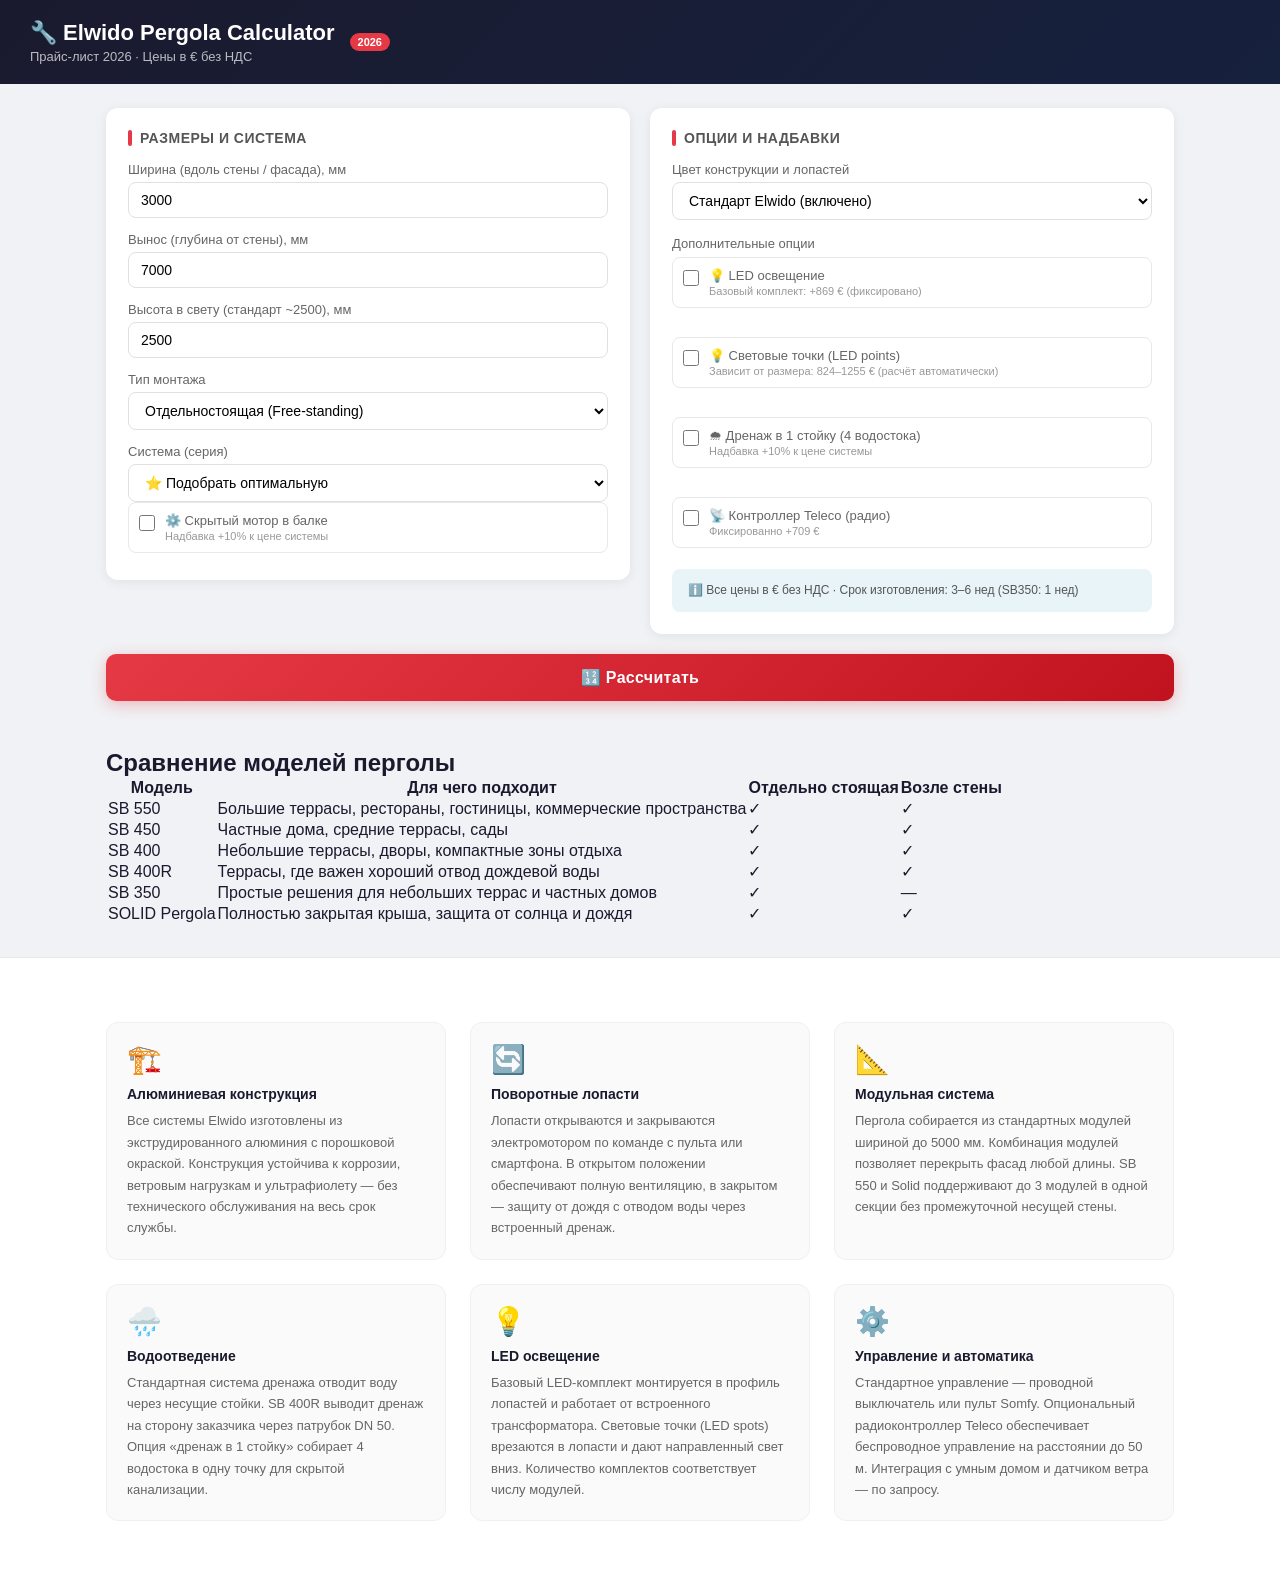
==== index.html @ a4f943c0 "Скрыть недоступные системы и заменить select мотора на checkbox - Убрать отображение недоступных сис" ====
<!DOCTYPE html>
<html lang="ru">
<head>
<meta charset="UTF-8">
<meta name="viewport" content="width=device-width, initial-scale=1.0">
<title>Elwido Pergola Calculator 2026</title>
<link rel="stylesheet" href="styles.css">
</head>
<body>

<div class="header">
  <div>
    <h1>🔧 Elwido Pergola Calculator</h1>
    <div class="sub">Прайс-лист 2026 · Цены в € без НДС</div>
  </div>
  <div class="badge">2026</div>
</div>

<div class="container">
  <div class="grid">

    <!-- LEFT: Dimensions & System -->
    <div>
      <div class="card">
        <h2>Размеры и система</h2>

        <label>Ширина (вдоль стены / фасада), мм</label>
        <input type="number" id="width" value="3000" min="1000" max="15000" step="100" placeholder="напр. 3000">

        <label>Вынос (глубина от стены), мм</label>
        <input type="number" id="projection" value="7000" min="1000" max="7000" step="100" placeholder="напр. 4000">

        <label>Высота в свету (стандарт ~2500), мм</label>
        <input type="number" id="height" value="2500" min="1000" max="4000" step="100" placeholder="напр. 2500">

        <label>Тип монтажа</label>
        <select id="mounting">
          <option value="free">Отдельностоящая (Free-standing)</option>
          <option value="wall">Настенная (Wall-mounted)</option>
        </select>

        <label>Система (серия)</label>
        <select id="system">
          <option value="auto">⭐ Подобрать оптимальную</option>
          <option value="sb400">SB 400 (лопасти, вынос до 7000)</option>
          <option value="sb400r">SB 400R (лопасти, дренаж на сторону клиента)</option>
          <option value="sb550">SB 550 (лопасти премиум, ширина до 5000+)</option>
          <option value="sb450">SB 450 (лопасти, вынос до 6010)</option>
          <option value="sb350">SB 350 (ширина 3500 мм, вынос до 4750)</option>
          <option value="solid">Solid (ткань Serge Ferrari)</option>
        </select>

        <div id="sb400-motor-row" class="hidden">
          <label class="checkbox-item" id="lbl-hidden-motor">
            <input type="checkbox" id="opt-hidden-motor">
            <div>
              <div class="label-text">⚙️ Скрытый мотор в балке</div>
              <div class="label-desc">Надбавка +10% к цене системы</div>
            </div>
          </label>
        </div>
      </div>
    </div>

    <!-- RIGHT: Options -->
    <div>
      <div class="card">
        <h2>Опции и надбавки</h2>

        <label>Цвет конструкции и лопастей</label>
        <select id="color">
          <option value="standard">Стандарт Elwido (включено)</option>
          <option value="ral">Цвет RAL вне палитры (+20%)</option>
          <option value="wood">Wood-like / дерево (+20%)</option>
        </select>

        <label style="margin-top:16px;">Дополнительные опции</label>
        <div class="checkbox-group">

          <label class="checkbox-item" id="lbl-led">
            <input type="checkbox" id="opt-led">
            <div>
              <div class="label-text">💡 LED освещение</div>
              <div class="label-desc">Базовый комплект: +869 € (фиксировано)</div>
            </div>
          </label>

          <label class="checkbox-item" id="lbl-led-pts">
            <input type="checkbox" id="opt-led-pts">
            <div>
              <div class="label-text">💡 Световые точки (LED points)</div>
              <div class="label-desc">Зависит от размера: 824–1255 € (расчёт автоматически)</div>
            </div>
          </label>

          <label class="checkbox-item">
            <input type="checkbox" id="opt-drain">
            <div>
              <div class="label-text">🌧 Дренаж в 1 стойку (4 водостока)</div>
              <div class="label-desc">Надбавка +10% к цене системы</div>
            </div>
          </label>

          <label class="checkbox-item">
            <input type="checkbox" id="opt-teleco">
            <div>
              <div class="label-text">📡 Контроллер Teleco (радио)</div>
              <div class="label-desc">Фиксированно +709 €</div>
            </div>
          </label>

        </div>

        <div class="info-box" style="margin-top:16px;">
          ℹ️ Все цены в € без НДС · Срок изготовления: 3–6 нед (SB350: 1 нед)
        </div>
      </div>
    </div>

  </div>

  <button class="btn-calc" onclick="calculate()">🔢 Рассчитать</button>

  <div class="result-section" id="results" style="display:none;"></div>
</div>

<div class="compare-section">
  <div class="container">
    <div class="compare-card">
    <h2>Сравнение моделей перголы</h2>
    <div class="compare-table-wrap">
      <table class="compare-table">
        <thead>
          <tr>
            <th>Модель</th>
            <th>Для чего подходит</th>
            <th>Отдельно стоящая</th>
            <th>Возле стены</th>
          </tr>
        </thead>
        <tbody>
          <tr>
            <td class="model-name">SB 550</td>
            <td>Большие террасы, рестораны, гостиницы, коммерческие пространства</td>
            <td class="check">✓</td>
            <td class="check">✓</td>
          </tr>
          <tr>
            <td class="model-name">SB 450</td>
            <td>Частные дома, средние террасы, сады</td>
            <td class="check">✓</td>
            <td class="check">✓</td>
          </tr>
          <tr>
            <td class="model-name">SB 400</td>
            <td>Небольшие террасы, дворы, компактные зоны отдыха</td>
            <td class="check">✓</td>
            <td class="check">✓</td>
          </tr>
          <tr>
            <td class="model-name">SB 400R</td>
            <td>Террасы, где важен хороший отвод дождевой воды</td>
            <td class="check">✓</td>
            <td class="check">✓</td>
          </tr>
          <tr>
            <td class="model-name">SB 350</td>
            <td>Простые решения для небольших террас и частных домов</td>
            <td class="check">✓</td>
            <td class="dash">—</td>
          </tr>
          <tr>
            <td class="model-name">SOLID Pergola</td>
            <td>Полностью закрытая крыша, защита от солнца и дождя</td>
            <td class="check">✓</td>
            <td class="check">✓</td>
          </tr>
        </tbody>
      </table>
    </div>
    </div>
  </div>
</div>

<div class="about-section">
  <div class="container">
    <div class="about-grid">
      <div class="about-card">
        <div class="about-icon">🏗️</div>
        <h3>Алюминиевая конструкция</h3>
        <p>Все системы Elwido изготовлены из экструдированного алюминия с порошковой окраской. Конструкция устойчива к коррозии, ветровым нагрузкам и ультрафиолету — без технического обслуживания на весь срок службы.</p>
      </div>
      <div class="about-card">
        <div class="about-icon">🔄</div>
        <h3>Поворотные лопасти</h3>
        <p>Лопасти открываются и закрываются электромотором по команде с пульта или смартфона. В открытом положении обеспечивают полную вентиляцию, в закрытом — защиту от дождя с отводом воды через встроенный дренаж.</p>
      </div>
      <div class="about-card">
        <div class="about-icon">📐</div>
        <h3>Модульная система</h3>
        <p>Пергола собирается из стандартных модулей шириной до 5000 мм. Комбинация модулей позволяет перекрыть фасад любой длины. SB 550 и Solid поддерживают до 3 модулей в одной секции без промежуточной несущей стены.</p>
      </div>
      <div class="about-card">
        <div class="about-icon">🌧️</div>
        <h3>Водоотведение</h3>
        <p>Стандартная система дренажа отводит воду через несущие стойки. SB 400R выводит дренаж на сторону заказчика через патрубок DN 50. Опция «дренаж в 1 стойку» собирает 4 водостока в одну точку для скрытой канализации.</p>
      </div>
      <div class="about-card">
        <div class="about-icon">💡</div>
        <h3>LED освещение</h3>
        <p>Базовый LED-комплект монтируется в профиль лопастей и работает от встроенного трансформатора. Световые точки (LED spots) врезаются в лопасти и дают направленный свет вниз. Количество комплектов соответствует числу модулей.</p>
      </div>
      <div class="about-card">
        <div class="about-icon">⚙️</div>
        <h3>Управление и автоматика</h3>
        <p>Стандартное управление — проводной выключатель или пульт Somfy. Опциональный радиоконтроллер Teleco обеспечивает беспроводное управление на расстоянии до 50 м. Интеграция с умным домом и датчиком ветра — по запросу.</p>
      </div>
    </div>
  </div>
</div>

<script>
// Price data and calculator logic are in external files below
</script>
<!--
// ============================================================
// PRICE DATA
// ============================================================

// SB400 Freestanding: widths [1500,2000,2500,3000,3500,4000], projections 3400..7000 step 200
const SB400_FREE = {
  widths: [1500,2000,2500,3000,3500,4000],
  rows: {
    3400:[5648,6098,6548,6998,7447,7897],3600:[5815,6287,6759,7231,7704,8176],
    3800:[5981,6477,6970,7465,7960,8454],4000:[6149,6666,7182,7699,8216,8733],
    4200:[6315,6855,7393,7932,8472,9011],4400:[6481,7045,7604,8166,8728,9290],
    4600:[6648,7235,7815,8400,8984,9568],4800:[6815,7425,8027,8633,9240,9847],
    5000:[6981,7615,8238,8867,9496,10125],5200:[7148,7805,8450,9101,9752,10404],
    5400:[7781,8458,9135,9812,10489,11165],5600:[7948,8647,9347,10046,10746,11445],
    5800:[8114,8836,9560,10281,11002,11724],6000:[8281,9025,9772,10516,11260,12004],
    6200:[8448,9214,9984,10750,11517,12283],6400:[8614,9402,10197,10985,11774,12562],
    6600:[8780,9591,10409,11220,12031,12842],6800:[8947,9780,10621,11454,12288,13121],
    7000:[9113,9969,10833,11689,12545,13401]
  }
};

// SB400 Wall-mounted
const SB400_WALL = {
  widths: [1500,2000,2500,3000,3500,4000],
  rows: {
    3400:[5432,5882,6332,6782,7232,7682],3600:[5600,6071,6544,7016,7489,7961],
    3800:[5766,6261,6755,7250,7744,8239],4000:[5933,6451,6966,7483,8001,8517],
    4200:[6100,6640,7178,7717,8256,8796],4400:[6266,6830,7389,7951,8513,9074],
    4600:[6433,7020,7600,8184,8769,9353],4800:[6599,7210,7812,8418,9025,9631],
    5000:[6766,7400,8023,8652,9281,9910],5200:[6932,7590,8234,8886,9537,10188],
    5400:[7566,8243,8920,9596,10273,10950],5600:[7732,8432,9132,9831,10530,11230],
    5800:[7899,8621,9344,10066,10787,11509],6000:[8065,8809,9557,10300,11044,11788],
    6200:[8232,8998,9769,10535,11301,12068],6400:[8399,9187,9981,10770,11559,12347],
    6600:[8565,9376,10193,11004,11816,12627],6800:[8731,9565,10406,11239,12073,12906],
    7000:[8898,9754,10618,11473,12330,13185]
  }
};

// SB400R (freestanding/wall)
const SB400R = {
  widths: [1500,2000,2500,3000,3500,4000],
  rows: {
    3400:[5183,5633,6082,6532,6982,7432],3600:[5350,5822,6294,6766,7239,7711],
    3800:[5516,6012,6505,7000,7494,7989],4000:[5683,6201,6717,7234,7751,8268],
    4200:[5850,6391,6928,7467,8007,8546],4400:[6016,6581,7139,7701,8263,8825],
    4600:[6183,6770,7351,7935,8519,9103],4800:[6350,6960,7562,8168,8775,9381],
    5000:[6516,7150,7773,8402,9031,9660],5200:[6682,7340,7984,8636,9287,9939],
    5400:[7317,7993,8670,9347,10023,10700],5600:[7483,8182,8882,9581,10280,10980],
    5800:[7650,8371,9094,9816,10538,11259],6000:[7816,8560,9307,10050,10794,11539],
    6200:[7983,8749,9519,10285,11052,11818],6400:[8149,8938,9731,10520,11309,12097],
    6600:[8316,9126,9943,10754,11566,12377],6800:[8482,9315,10156,10989,11823,12656],
    7000:[8649,9504,10368,11224,12080,12936]
  }
};

// SB550 First module (free-standing)
const SB550_FREE_FIRST = {
  widths: [1500,2000,2500,3000,3500,4000,4500,5000],
  rows: {
    2580:[7127,7795,8460,9130,9797,10465,11135,11805],2780:[7378,8042,8712,9380,10053,10715,11377,12039],
    2980:[7622,8293,8957,9628,10295,10960,11622,12287],3180:[7873,8538,9208,9872,10540,11210,11878,12548],
    3380:[8118,8782,9450,10120,10788,11455,12120,12787],3580:[8371,9070,9773,10475,11178,11883,12585,13288],
    3780:[8616,9353,10093,10833,11573,12313,13054,13794],3980:[8860,9636,10405,11175,11950,12720,13490,14259],
    4180:[9111,9913,10718,11520,12327,13126,13928,14728],4380:[9358,10195,11038,11875,12717,13554,14391,15228],
    4580:[9609,10478,11358,12233,13107,13982,14857,15731],4780:[9851,10758,11670,12575,13479,14389,15295,16205],
    4980:[10099,11041,11980,12919,13856,14795,15734,16673],5180:[10351,11331,12308,13288,14267,15247,16224,17204],
    5380:[11269,12289,13288,14286,15287,16286,17284,18283],5580:[11514,12556,13595,14633,15672,16714,17753,18791],
    5780:[11764,12871,13977,15086,16192,17298,18404,19513],5980:[12012,13148,14292,15427,16569,17710,18848,19989],
    6180:[12260,13361,14563,15726,16908,18008,19179,20422],6380:[12505,13627,14857,16044,17247,18369,19561,20834],
    6580:[12750,13896,15145,16359,17583,18727,19946,21241],6780:[12994,14162,15438,16673,17925,19088,20328,21652],
    6980:[13242,14431,15731,16988,18264,19451,20713,22061]
  }
};

// SB550 Next module (free-standing)
const SB550_FREE_NEXT = {
  widths: [1500,2000,2500,3000,3500,4000,4500,5000],
  rows: {
    2580:[5843,6390,6936,7485,8031,8580,9130,9679],2780:[6048,6594,7143,7690,8241,8785,9329,9872],
    2980:[6250,6799,7345,7894,8441,8987,9531,10074],3180:[6454,7001,7550,8096,8642,9191,9740,10290],
    3380:[6656,7203,7749,8298,8847,9393,9940,10486],3580:[6863,7437,8013,8589,9167,9743,10319,10895],
    3780:[7065,7668,8277,8882,9490,10096,10704,11310],3980:[7265,7900,8532,9165,9797,10430,11062,11692],
    4180:[7469,8129,8788,9444,10107,10763,11420,12077],4380:[7674,8360,9051,9738,10427,11113,11800,12489],
    4580:[7878,8591,9313,10029,10747,11463,12182,12898],4780:[8077,8820,9568,10311,11054,11797,12542,13288],
    4980:[8282,9054,9824,10594,11361,12131,12900,13670],5180:[8486,9291,10093,10895,11700,12502,13304,14106],
    5380:[9579,10446,11293,12144,12994,13842,14693,15541],5580:[9786,10672,11555,12437,13323,14206,15088,15974],
    5780:[9999,10941,11880,12822,13761,14703,15643,16585],5980:[10211,11175,12147,13113,14082,15053,16022,16991],
    6180:[10419,11358,12378,13369,14372,15306,16302,17360],6380:[10629,11584,12628,13638,14660,15613,16628,17710],
    6580:[10836,11813,12873,13904,14946,15917,16953,18054],6780:[11046,12039,13121,14171,15236,16224,17279,18404],
    6980:[11256,12268,13371,14440,15524,16533,17605,18751]
  }
};

// SB550 Wall-mounted first
const SB550_WALL_FIRST = {
  widths: [1500,2000,2500,3000,3500,4000,4500,5000],
  rows: {
    2580:[6883,7551,8216,8886,9553,10221,10891,11561],2780:[7134,7799,8469,9136,9809,10471,11133,11795],
    2980:[7379,8049,8713,9384,10051,10716,11378,12043],3180:[7629,8294,8964,9629,10296,10966,11634,12304],
    3380:[7874,8539,9206,9876,10544,11211,11876,12543],3580:[8127,8827,9529,10231,10934,11639,12341,13044],
    3780:[8372,9109,9849,10589,11330,12070,12810,13550],3980:[8617,9392,10161,10931,11706,12476,13246,14015],
    4180:[8867,9669,10474,11276,12083,12882,13684,14484],4380:[9114,9951,10794,11631,12473,13310,14147,14984],
    4580:[9365,10234,11114,11989,12863,13738,14613,15488],4780:[9607,10514,11426,12331,13235,14145,15051,15961],
    4980:[9855,10797,11736,12675,13612,14551,15490,16430],5180:[10108,11087,12064,13044,14023,15003,15980,16960],
    5380:[11025,12045,13044,14042,15043,16042,17040,18039],5580:[11270,12312,13351,14390,15428,16470,17509,18548],
    5780:[11521,12627,13733,14842,15948,17054,18160,19269],5980:[11768,12904,14048,15183,16325,17466,18604,19745],
    6180:[12016,13117,14320,15482,16664,17764,18935,20179],6380:[12261,13383,14613,15800,17003,18125,19317,20590],
    6580:[12506,13652,14901,16115,17339,18483,19702,20997],6780:[12751,13919,15194,16430,17681,18844,20084,21409],
    6980:[12998,14188,15488,16744,18020,19207,20469,21818]
  }
};

// SB550 Wall-mounted next
const SB550_WALL_NEXT = {
  widths: [1500,2000,2500,3000,3500,4000,4500,5000],
  rows: {
    2580:[5600,6146,6692,7241,7788,8337,8886,9435],2780:[5804,6351,6900,7446,7998,8541,9085,9629],
    2980:[6006,6555,7101,7651,8197,8743,9287,9830],3180:[6211,6757,7306,7852,8399,8948,9497,10046],
    3380:[6412,6959,7505,8054,8603,9150,9696,10242],3580:[6620,7193,7769,8345,8923,9499,10075,10651],
    3780:[6821,7424,8033,8638,9246,9852,10460,11066],3980:[7021,7656,8288,8921,9553,10186,10818,11448],
    4180:[7225,7885,8544,9200,9863,10519,11176,11833],4380:[7430,8116,8808,9494,10183,10869,11556,12245],
    4580:[7634,8348,9069,9785,10503,11219,11938,12654],4780:[7833,8576,9324,10067,10810,11553,12298,13044],
    4980:[8038,8810,9580,10350,11117,11887,12656,13426],5180:[8242,9047,9849,10651,11456,12258,13060,13862],
    5380:[9335,10202,11050,11900,12751,13598,14449,15297],5580:[9542,10428,11311,12193,13079,13962,14844,15730],
    5780:[9755,10697,11636,12578,13518,14460,15399,16341],5980:[9968,10931,11903,12869,13838,14809,15778,16747],
    6180:[10175,11114,12134,13125,14129,15062,16058,17116],6380:[10385,11340,12384,13394,14416,15369,16384,17466],
    6580:[10592,11569,12629,13660,14702,15673,16710,17810],6780:[10802,11795,12877,13927,14992,15980,17035,18160],
    6980:[11012,12024,13127,14196,15280,16290,17361,18507]
  }
};

// Solid Freestanding first module
const SOLID_FREE_FIRST = {
  widths: [1500,2000,2500,3000,3500,4000],
  rows: {
    3000:[5823,6149,6476,6801,7128,7453],3500:[6136,6481,6826,7171,7516,7861],
    4000:[6450,6813,7177,7541,7904,8268],4500:[6763,7145,7528,7911,8293,8675],
    5000:[7076,7477,7879,8280,8682,9083],5500:[7390,7810,8230,8650,9070,9490],
    6000:[7703,8141,8580,9020,9459,9897],6500:[8108,8566,9023,9482,9939,10396],
    7000:[8514,8990,9466,9943,10420,10896]
  }
};

// Solid Freestanding next module
const SOLID_FREE_NEXT = {
  widths: [1500,2000,2500,3000,3500,4000],
  rows: {
    3000:[5042,5349,5655,5962,6268,6575],3500:[5321,5646,5971,6297,6622,6948],
    4000:[5599,5944,6288,6632,6976,7321],4500:[5878,6241,6604,6968,7331,7694],
    5000:[6157,6539,6921,7303,7685,8067],5500:[6436,6836,7238,7638,8039,8440],
    6000:[6714,7134,7554,7974,8393,8813],6500:[6993,7431,7870,8308,8746,9185],
    7000:[7363,7820,8279,8735,9192,9650]
  }
};

// Solid Wall-mounted first
const SOLID_WALL_FIRST = {
  widths: [1500,2000,2500,3000,3500,4000],
  rows: {
    3000:[4450,4708,4965,5222,5480,5738],3500:[4694,4971,5247,5524,5800,6077],
    4000:[4939,5234,5530,5825,6121,6416],4500:[5184,5498,5813,6126,6441,6755],
    5000:[5429,5762,6095,6428,6761,7094],5500:[5674,6025,6378,6729,7081,7433],
    6000:[5919,6289,6661,7031,7401,7773],6500:[6256,6645,7035,7424,7813,8204],
    7000:[6592,7000,7410,7817,8225,8635]
  }
};

// Solid Wall-mounted next
const SOLID_WALL_NEXT = {
  widths: [1500,2000,2500,3000,3500,4000],
  rows: {
    3000:[4284,4541,4799,5057,5315,5572],3500:[4529,4805,5082,5358,5635,5911],
    4000:[4773,5069,5364,5660,5955,6250],4500:[5019,5333,5647,5961,6275,6589],
    5000:[5263,5596,5929,6262,6595,6928],5500:[5508,5860,6211,6564,6915,7268],
    6000:[5753,6124,6494,6865,7235,7607],6500:[6090,6479,6868,7259,7647,8038],
    7000:[6427,6834,7242,7652,8059,8469]
  }
};

// LED points price table
function getLedPoints(width, projection) {
  const w = width; const p = projection;
  // 4 points base, 6 points larger
  if (p <= 3590) {
    return w <= 2740 ? {count:'4 точки', price: 824} : {count:'6 точек', price: 902};
  } else if (p <= 5390) {
    return w <= 2740 ? {count:'6 точек', price: 902} : {count:'9 точек', price: 1098};
  } else {
    return w <= 2740 ? {count:'8 точек', price: 1020} : {count:'12 точек', price: 1255};
  }
}

// ============================================================
// LOOKUP FUNCTIONS
// ============================================================
function getPrice(table, width, projection) {
  const projKeys = Object.keys(table.rows).map(Number).sort((a,b)=>a-b);
  const widthKeys = table.widths;

  // Find nearest projection (round up to next step)
  let projKey = null;
  for (let k of projKeys) {
    if (k >= projection) { projKey = k; break; }
  }
  if (!projKey) return null; // exceeds max

  // Find nearest width (round up)
  let wIdx = null;
  for (let i = 0; i < widthKeys.length; i++) {
    if (widthKeys[i] >= width) { wIdx = i; break; }
  }
  if (wIdx === null) return null; // exceeds max

  return { price: table.rows[projKey][wIdx], projUsed: projKey, widthUsed: widthKeys[wIdx] };
}

// For SB550/Solid with multi-module: split width into first + remaining
function getMultiModulePrice(firstTable, nextTable, totalWidth, projection, mounting) {
  // Safety-first constraints: we explicitly support only up to 3 modules.
  // If a width requires 4+ modules, we do not auto-calculate and ask for manual quote.
  const MAX_SUPPORTED_MODULES = 3;
  if (!firstTable?.widths?.length || !nextTable?.widths?.length) {
    return { manualReason: 'Недостаточно инженерных данных для модульного расчёта (таблица модулей неполная).' };
  }

function getMultiModulePrice(firstTable, nextTable, totalWidth, projection) {
  const maxSingleWidth = Math.max(...firstTable.widths);
  const maxNextWidth = Math.max(...nextTable.widths);
  const maxSupportedWidth = maxSingleWidth + (MAX_SUPPORTED_MODULES - 1) * maxNextWidth;

  if (totalWidth > maxSupportedWidth) {
    return {
      manualReason: `Требуется 4+ модуля (запрошено ${totalWidth} мм, авто-лимит ${maxSupportedWidth} мм). Нужен ручной расчёт.`
    };
  }

  if (totalWidth <= maxSingleWidth) {
    const r = getPrice(firstTable, totalWidth, projection);
    if (!r) return null;
    return {
      total: r.price,
      modules: [{type:'Первый модуль', width: r.widthUsed, proj: r.projUsed, price: r.price}],
      maxSupportedWidth
    };
  }

  // Multi-module: find best split
  let bestCombo = null;
  // Try first module widths and remainder
  for (let fw of firstTable.widths.slice().reverse()) {
    const rem = totalWidth - fw;
    if (rem <= 0) continue;
    const fr = getPrice(firstTable, fw, projection);
    if (!fr) continue;
    const nr = getPrice(nextTable, rem, projection);
    if (!nr) continue;
    const total = fr.price + nr.price;
    if (!bestCombo || total < bestCombo.total) {
      bestCombo = {
        total,
        modules: [
          {type: 'Первый модуль', width: fr.widthUsed, proj: fr.projUsed, price: fr.price},
          {type: 'Следующий модуль', width: nr.widthUsed, proj: nr.projUsed, price: nr.price}
        ]
      };
    }
  }

  // Also check with 2 next modules scenario (first + next + next)
  for (let fw of firstTable.widths) {
    const rem1 = totalWidth - fw;
    if (rem1 <= 0) continue;
    // Try to split remainder into 2 modules
    for (let nw1 of nextTable.widths.slice().reverse()) {
      const rem2 = rem1 - nw1;
      if (rem2 <= 0 || rem2 > Math.max(...nextTable.widths)) continue;
      const fr = getPrice(firstTable, fw, projection);
      if (!fr) continue;
      const nr1 = getPrice(nextTable, nw1, projection);
      if (!nr1) continue;
      const nr2 = getPrice(nextTable, rem2, projection);
      if (!nr2) continue;
      const total = fr.price + nr1.price + nr2.price;
      if (!bestCombo || total < bestCombo.total) {
        bestCombo = {
          total,
          modules: [
            {type: 'Первый модуль', width: fr.widthUsed, proj: fr.projUsed, price: fr.price},
            {type: 'Следующий модуль 1', width: nr1.widthUsed, proj: nr1.projUsed, price: nr1.price},
            {type: 'Следующий модуль 2', width: nr2.widthUsed, proj: nr2.projUsed, price: nr2.price}
          ]
        };
      }
    }
  }

  if (!bestCombo) {
    return { manualReason: 'Не удалось безопасно разложить ширину на 1–3 модуля по таблице. Нужен ручной расчёт.' };
  }

  bestCombo.maxSupportedWidth = maxSupportedWidth;
  return bestCombo;
}

// ============================================================
// FORMAT
// ============================================================
const fmt = n => n.toLocaleString('ru-RU') + ' €';

// ============================================================
// MAIN CALCULATE
// ============================================================
function calculate() {
  const width = parseInt(document.getElementById('width').value);
  const projection = parseInt(document.getElementById('projection').value);
  const height = parseInt(document.getElementById('height').value);
  const mounting = document.getElementById('mounting').value;
  const systemSel = document.getElementById('system').value;
  const color = document.getElementById('color').value;
  const drain = document.getElementById('opt-drain').checked;
  const led = document.getElementById('opt-led').checked;
  const ledPts = document.getElementById('opt-led-pts').checked;
  const teleco = document.getElementById('opt-teleco').checked;
  const hiddenMotor = document.getElementById('sb400motor').value === 'hidden';

  if (Number.isNaN(width) || Number.isNaN(projection) || Number.isNaN(height)) {
    const div = document.getElementById('results');
    div.style.display = 'block';
    div.innerHTML = `<div class="result-card"><div class="error">❌ Заполните корректно поля: ширина, вынос и высота (только числа).</div></div>`;
    return;
  }

  const results = [];

  // Determine which systems to calculate
  const systemsToCalc = systemSel === 'auto'
    ? ['sb400', 'sb400r', 'sb550', 'sb450', 'solid']
    : [systemSel];

  for (const sys of systemsToCalc) {
    let result = calcSystem(sys, width, projection, height, mounting, color, drain, led, ledPts, teleco, hiddenMotor);
    if (result) results.push(result);
  }

  const availableResults = results.filter(r => !r.unavail);
  const unavailableResults = results.filter(r => r.unavail);

  availableResults.sort((a,b) => a.totalFinal - b.totalFinal);
  if (availableResults.length > 0) availableResults[0].isBest = true;

  renderResults([...availableResults, ...unavailableResults], width, projection, height, mounting);
}

function calcSystem(sys, width, projection, height, mounting, color, drain, led, ledPts, teleco, hiddenMotor) {
  let moduleResult = null;
  let sysName = '';
  let sysDesc = '';
  let notes = [];

  if (sys === 'sb400') {
    if (width > 4000) return {system: sys, name: 'SB 400', unavail: `Максимальная ширина SB400: 4000 мм (запрошено ${width} мм)`};
    if (projection < 3400 || projection > 7000) return {system: sys, name: 'SB 400', unavail: `Вынос SB400: 3400–7000 мм (запрошено ${projection} мм)`};
    const tbl = mounting === 'free' ? SB400_FREE : SB400_WALL;
    const r = getPrice(tbl, width, projection);
    if (!r) return {system: sys, name: 'SB 400', unavail: 'Размер вне таблицы'};
    moduleResult = {total: r.price, modules: [{type: mounting==='free'?'Отдельностоящая':'Настенная', width: r.widthUsed, proj: r.projUsed, price: r.price}]};
    sysName = 'SB 400';
    sysDesc = 'Поворотные алюминиевые лопасти 200 мм · Вынос до 7000 мм';
    if (height > 3300) notes.push('⚠️ Высота > 3300 мм: нестандарт, цена по запросу');
  }

  else if (sys === 'sb400r') {
    if (width > 4000) return {system: sys, name: 'SB 400R', unavail: `Максимальная ширина SB400R: 4000 мм`};
    if (projection < 3400 || projection > 7000) return {system: sys, name: 'SB 400R', unavail: `Вынос SB400R: 3400–7000 мм`};
    const r = getPrice(SB400R, width, projection);
    if (!r) return {system: sys, name: 'SB 400R', unavail: 'Размер вне таблицы'};
    moduleResult = {total: r.price, modules: [{type: 'SB400R', width: r.widthUsed, proj: r.projUsed, price: r.price}]};
    sysName = 'SB 400R';
    sysDesc = 'Как SB400, но дренаж воды на сторону клиента (DN50) · 2 водостока';
    notes.push('ℹ️ Настенное и отдельностоящее — единая таблица цен');
  }

  else if (sys === 'sb550') {
    if (projection < 2580 || projection > 6980) return {system: sys, name: 'SB 550', unavail: `Вынос SB550: 2580–6980 мм (запрошено ${projection} мм)`};
    const firstTbl = mounting === 'free' ? SB550_FREE_FIRST : SB550_WALL_FIRST;
    const nextTbl = mounting === 'free' ? SB550_FREE_NEXT : SB550_WALL_NEXT;
    moduleResult = getMultiModulePrice(firstTbl, nextTbl, width, projection, mounting);
    if (moduleResult?.manualReason) return {system: sys, name: 'SB 550', unavail: moduleResult.manualReason};
    moduleResult = getMultiModulePrice(firstTbl, nextTbl, width, projection);
    if (!moduleResult) return {system: sys, name: 'SB 550', unavail: `Размер вне диапазона SB550`};
    sysName = 'SB 550';
    sysDesc = `Лопасти премиум класса · Модульная ширина (до 3 модулей / ${moduleResult.maxSupportedWidth} мм) · Вынос до 6980 мм`;
    if (height > 3200) notes.push('⚠️ Высота > 3200 мм: надбавка 160 € за стойку');
  }

  else if (sys === 'sb450') {
    if (width > 4000) return {system: sys, name: 'SB 450', unavail: `Макс. ширина SB450: 4000 мм`};
    if (projection < 1930 || projection > 6010) return {system: sys, name: 'SB 450', unavail: `Вынос SB450: 1930–6010 мм (запрошено ${projection} мм)`};
    return {
      system: sys,
      name: 'SB 450',
      unavail: 'В текущем файле нет полной таблицы цен SB450 (есть только фрагменты), поэтому корректный автоматический расчёт невозможен.'
    };
  }

  else if (sys === 'solid') {
    if (width > 4000 && mounting !== 'free') {
      // Multi-module
    }
    if (projection < 3000 || projection > 7000) return {system: sys, name: 'Solid', unavail: `Вынос Solid: 3000–7000 мм (запрошено ${projection} мм)`};
    const firstTbl = mounting === 'free' ? SOLID_FREE_FIRST : SOLID_WALL_FIRST;
    const nextTbl = mounting === 'free' ? SOLID_FREE_NEXT : SOLID_WALL_NEXT;
    moduleResult = getMultiModulePrice(firstTbl, nextTbl, width, projection, mounting);
    if (moduleResult?.manualReason) return {system: sys, name: 'Solid', unavail: moduleResult.manualReason};
    moduleResult = getMultiModulePrice(firstTbl, nextTbl, width, projection);
    if (!moduleResult) return {system: sys, name: 'Solid', unavail: 'Размер вне диапазона Solid'};
    sysName = 'Solid';
    sysDesc = `Тканевая кровля Serge Ferrari · Somfy io управление · До 3 модулей / ${moduleResult.maxSupportedWidth} мм`;
    notes.push('ℹ️ Включено: конструкция + ткань + Somfy io + пульт 5 каналов');
    if (height > 3000) notes.push('⚠️ Высота > 3000 мм: нестандарт, цена по запросу');
  }

  if (!moduleResult) return null;

  // Apply surcharges
  const base = moduleResult.total;
  const moduleCount = moduleResult.modules.length;
  const moduleSplit = moduleResult.modules.map(m => m.width).join(' + ');
  let surcharges = [];
  let extra = 0;

  // Color
  if (color === 'ral') { const s = Math.round(base * 0.20); extra += s; surcharges.push({label:'Цвет RAL (+20%, на всю конструкцию)', val:s}); }
  else if (color === 'wood') { const s = Math.round(base * 0.20); extra += s; surcharges.push({label:'Цвет под дерево (+20%, на всю конструкцию)', val:s}); }

  // Drainage
  if (drain) { const s = Math.round(base * 0.10); extra += s; surcharges.push({label:'Дренаж в 1 стойку (+10%, на всю конструкцию)', val:s}); }

  // Hidden motor
  if (hiddenMotor && (sys === 'sb400' || sys === 'sb400r')) {
    const perModuleBase = Math.round(base / moduleCount);
    const s = Math.round(perModuleBase * 0.10) * moduleCount;
    extra += s;
    surcharges.push({label:`Скрытый мотор (+10% за модуль × ${moduleCount})`, val:s});
  }

  // Height
  if ((sys === 'sb400' || sys === 'sb400r') && height > 2800 && height <= 3300) {
    const s = mounting === 'free' ? 250 : 150;
    extra += s;
    surcharges.push({label:`Нестандартная высота ${height} мм`, val:s});
  }
  if (sys === 'solid' && height > 2500 && height <= 3000) {
    const s = mounting === 'free' ? 250 : 150;
    extra += s;
    surcharges.push({label:`Нестандартная высота Solid ${height} мм`, val:s});
  }

  // LED
  if (led) {
    // Assumption: базовый LED-комплект модульный. Для 2–3 модулей применяем за каждый модуль,
    // чтобы не недооценить стоимость при отсутствии отдельной инженерной матрицы.
    const s = 869 * moduleCount;
    extra += s;
    surcharges.push({label:`LED базовый комплект (за модуль × ${moduleCount})`, val:s});
  }
  if (ledPts) {
    // Assumption: точки считаем по каждому модулю отдельно с текущей таблицей.
    // Это безопасный fallback до получения точных инженерных правил для 2–3 модулей.
    let ptsTotal = 0;
    let ptsLabelParts = [];
    for (const m of moduleResult.modules) {
      const pts = getLedPoints(m.width, m.proj);
      ptsTotal += pts.price;
      ptsLabelParts.push(`${pts.count} для ${m.width}×${m.proj}`);
    }
    extra += ptsTotal;
    surcharges.push({label:`LED световые точки (${ptsLabelParts.join('; ')})`, val:ptsTotal});
    if (moduleCount > 1) {
      notes.push('ℹ️ LED точки рассчитаны по каждому модулю отдельно (safe fallback без скрытых инженерных допущений).');
    }
  }
  if (teleco) { extra += 709; surcharges.push({label:'Контроллер Teleco (1 шт. на всю конструкцию)', val:709}); }
  const additionalModuleCount = Math.max(0, moduleResult.modules.length - 1);
  const additionalOptionsQty = additionalModuleCount > 0 ? additionalModuleCount : 1;
  const additionalOptionsLabel = additionalOptionsQty > 1 ? ` × ${additionalOptionsQty}` : '';

  // LED / Teleco as additional options (per additional module when modules > 1)
  if (led) {
    const s = 869 * additionalOptionsQty;
    extra += s;
    surcharges.push({label:`LED базовый комплект${additionalOptionsLabel}`, val:s});
  }
  if (ledPts) {
    const pts = getLedPoints(width, projection);
    const s = pts.price * additionalOptionsQty;
    extra += s;
    surcharges.push({label:`LED световые точки (${pts.count})${additionalOptionsLabel}`, val:s});
  }
  if (teleco) {
    const s = 709 * additionalOptionsQty;
    extra += s;
    surcharges.push({label:`Контроллер Teleco${additionalOptionsLabel}`, val:s});
  }

  const totalFinal = base + extra;

  return {system: sys, name: sysName, desc: sysDesc, modules: moduleResult.modules, moduleCount, moduleSplit,
          base, surcharges, totalFinal, notes, isBest: false};
}

function renderResults(results, width, projection, height, mounting) {
  const div = document.getElementById('results');
  div.style.display = 'block';

  if (results.length === 0) {
    div.innerHTML = `<div class="result-card"><div class="error">❌ Нет подходящих систем для размера ${width}×${projection} мм. Проверьте размеры.</div></div>`;
    return;
  }

  let html = `<div class="result-card">`;
  html += `<h2>Результаты расчёта · ${width}×${projection} мм · ${mounting==='free'?'Отдельностоящая':'Настенная'} · h=${height} мм</h2>`;

  for (const r of results) {
    if (r.unavail) {
      html += `<div class="system-result"><div class="sys-name">${r.name}</div><div class="unavail">⛔ Недоступно: ${r.unavail}</div></div>`;
      continue;
    }

    html += `<div class="system-result ${r.isBest ? 'best' : ''}">`;
    html += `<div class="sys-name">${r.name} ${r.isBest ? '<span class="best-badge">✓ ОПТИМАЛЬНО</span>' : ''}</div>`;
    html += `<div class="sys-desc">${r.desc}</div>`;
    if (r.moduleSplit) {
      html += `<div class="sys-desc">Схема модулей: ${r.moduleSplit} мм (${r.moduleCount} шт.)</div>`;
    }

    html += `<div class="price-breakdown">`;
    for (const m of r.modules) {
      html += `<div class="price-row"><span>${m.type} (${m.width}×${m.proj} мм)</span><span class="euro">${fmt(m.price)}</span></div>`;
    }
    for (const s of r.surcharges) {
      html += `<div class="price-row"><span>+ ${s.label}</span><span class="euro">${fmt(s.val)}</span></div>`;
    }
    html += `<div class="price-row total"><span>ИТОГО</span><span class="euro">${fmt(r.totalFinal)}</span></div>`;
    html += `</div>`;

    if (r.notes && r.notes.length > 0) {
      html += `<div class="note">${r.notes.join('<br>')}</div>`;
    }

    html += `</div>`;
  }

  html += `<div class="note" style="margin-top:0;">📌 Все цены в € без НДС · Промежуточные стойки — по запросу (238–292 €) · LED световые точки можно добавить отдельно</div>`;
  html += `</div>`;

  div.innerHTML = html;
  div.scrollIntoView({behavior:'smooth', block:'start'});
}

// Show/hide hidden motor option based on system selection
function updateSb400MotorVisibility() {
  const systemSelect = document.getElementById('system');
  const row = document.getElementById('sb400-motor-row');
  const showMotor = systemSelect.value === 'sb400' || systemSelect.value === 'sb400r' || systemSelect.value === 'auto';
  row.classList.toggle('hidden', !showMotor);
}

document.getElementById('system').addEventListener('change', updateSb400MotorVisibility);
updateSb400MotorVisibility();

// Checkbox styling
document.querySelectorAll('.checkbox-item input').forEach(cb => {
  cb.addEventListener('change', function() {
    this.closest('.checkbox-item').classList.toggle('checked', this.checked);
  });
});
-->
<script src="price-data.js"></script>
<script src="calculator.js"></script>
</body>
</html>
---- styles.css ----
* { box-sizing: border-box; margin: 0; padding: 0; }
  body { font-family: 'Segoe UI', Tahoma, sans-serif; background: #f0f2f5; color: #1a1a2e; }
  .header { background: linear-gradient(135deg, #1a1a2e 0%, #16213e 100%); color: white; padding: 20px 30px; display: flex; align-items: center; gap: 15px; }
  .header h1 { font-size: 22px; font-weight: 600; }
  .header .sub { font-size: 13px; opacity: 0.7; margin-top: 3px; }
  .badge { background: #e63946; color: white; font-size: 11px; padding: 3px 8px; border-radius: 12px; font-weight: 600; }
  .container { max-width: 1100px; margin: 0 auto; padding: 24px 16px; }
  .grid { display: grid; grid-template-columns: 1fr 1fr; gap: 20px; }
  @media(max-width:700px){ .grid { grid-template-columns: 1fr; } }
  .card { background: white; border-radius: 12px; padding: 22px; box-shadow: 0 2px 12px rgba(0,0,0,0.07); }
  .card h2 { font-size: 14px; font-weight: 700; color: #555; text-transform: uppercase; letter-spacing: 0.5px; margin-bottom: 16px; display: flex; align-items: center; gap: 8px; }
  .card h2::before { content: ''; display: inline-block; width: 4px; height: 16px; background: #e63946; border-radius: 2px; }
  label { display: block; font-size: 13px; color: #666; margin-bottom: 5px; margin-top: 14px; font-weight: 500; }
  label:first-of-type { margin-top: 0; }
  input[type=number], select { width: 100%; padding: 9px 12px; border: 1.5px solid #e0e0e0; border-radius: 8px; font-size: 14px; transition: border 0.2s; outline: none; background: white; }
  input[type=number]:focus, select:focus { border-color: #e63946; }
  .checkbox-group { display: flex; flex-direction: column; gap: 10px; margin-top: 6px; }
  .checkbox-item { display: flex; align-items: flex-start; gap: 10px; cursor: pointer; padding: 10px; border-radius: 8px; border: 1.5px solid #e8e8e8; transition: all 0.2s; }
  .checkbox-item:hover { border-color: #e63946; background: #fff5f5; }
  .checkbox-item.checked { border-color: #e63946; background: #fff5f5; }
  .checkbox-item input { width: 16px; height: 16px; accent-color: #e63946; flex-shrink: 0; margin-top: 2px; }
  .checkbox-item .label-text { font-size: 13px; font-weight: 500; }
  .checkbox-item .label-desc { font-size: 11px; color: #999; margin-top: 2px; }
  .btn-calc { width: 100%; padding: 14px; background: linear-gradient(135deg, #e63946, #c1121f); color: white; border: none; border-radius: 10px; font-size: 16px; font-weight: 700; cursor: pointer; transition: transform 0.1s, box-shadow 0.2s; box-shadow: 0 4px 15px rgba(230,57,70,0.3); margin-top: 20px; letter-spacing: 0.3px; }
  .btn-calc:hover { transform: translateY(-1px); box-shadow: 0 6px 20px rgba(230,57,70,0.4); }
  .btn-calc:active { transform: translateY(0); }
  .result-section { margin-top: 24px; }
  .result-card { background: white; border-radius: 12px; padding: 22px; box-shadow: 0 2px 12px rgba(0,0,0,0.07); }
  .result-card h2 { font-size: 14px; font-weight: 700; color: #555; text-transform: uppercase; letter-spacing: 0.5px; margin-bottom: 18px; display: flex; align-items: center; gap: 8px; }
  .result-card h2::before { content: ''; display: inline-block; width: 4px; height: 16px; background: #2a9d8f; border-radius: 2px; }
  .system-result { border: 1.5px solid #e8e8e8; border-radius: 10px; padding: 16px; margin-bottom: 14px; transition: border 0.2s; }
  .system-result.best { border-color: #2a9d8f; background: linear-gradient(135deg, #f0faf9, #ffffff); }
  .system-result .sys-name { font-size: 15px; font-weight: 700; color: #1a1a2e; display: flex; align-items: center; gap: 8px; }
  .system-result .best-badge { background: #2a9d8f; color: white; font-size: 10px; padding: 2px 7px; border-radius: 10px; font-weight: 600; }
  .system-result .sys-desc { font-size: 12px; color: #888; margin-top: 3px; }
  .price-breakdown { margin-top: 12px; }
  .price-row { display: flex; justify-content: space-between; font-size: 13px; padding: 4px 0; color: #555; }
  .price-row.total { font-weight: 700; font-size: 15px; color: #1a1a2e; border-top: 1.5px solid #e8e8e8; margin-top: 8px; padding-top: 10px; }
  .price-row .euro { font-family: 'Courier New', monospace; }
  .unavail { color: #ccc; font-style: italic; font-size: 13px; padding: 12px 0; }
  .note { background: #fff8e1; border-left: 3px solid #ffc107; padding: 10px 14px; border-radius: 0 8px 8px 0; font-size: 12px; color: #666; margin-top: 14px; }
  .info-box { background: #e8f4f8; border-radius: 8px; padding: 12px 16px; font-size: 12px; color: #555; margin-top: 10px; line-height: 1.6; }
  .hidden { display: none !important; }
  .error { color: #e63946; font-size: 13px; margin-top: 8px; padding: 8px 12px; background: #fff5f5; border-radius: 8px; border: 1px solid #fcc; }
  select option:disabled { color: #ccc; }
  .about-section { background: #fff; border-top: 1px solid #e8e8e8; padding: 40px 0 48px; margin-top: 8px; }
  .about-grid { display: grid; grid-template-columns: repeat(3, 1fr); gap: 24px; }
  @media(max-width:900px){ .about-grid { grid-template-columns: repeat(2, 1fr); } }
  @media(max-width:600px){ .about-grid { grid-template-columns: 1fr; } }
  .about-card { padding: 20px; border-radius: 12px; border: 1.5px solid #f0f0f0; background: #fafafa; }
  .about-icon { font-size: 28px; margin-bottom: 10px; }
  .about-card h3 { font-size: 14px; font-weight: 700; color: #1a1a2e; margin-bottom: 8px; }
  .about-card p { font-size: 13px; color: #666; line-height: 1.65; }
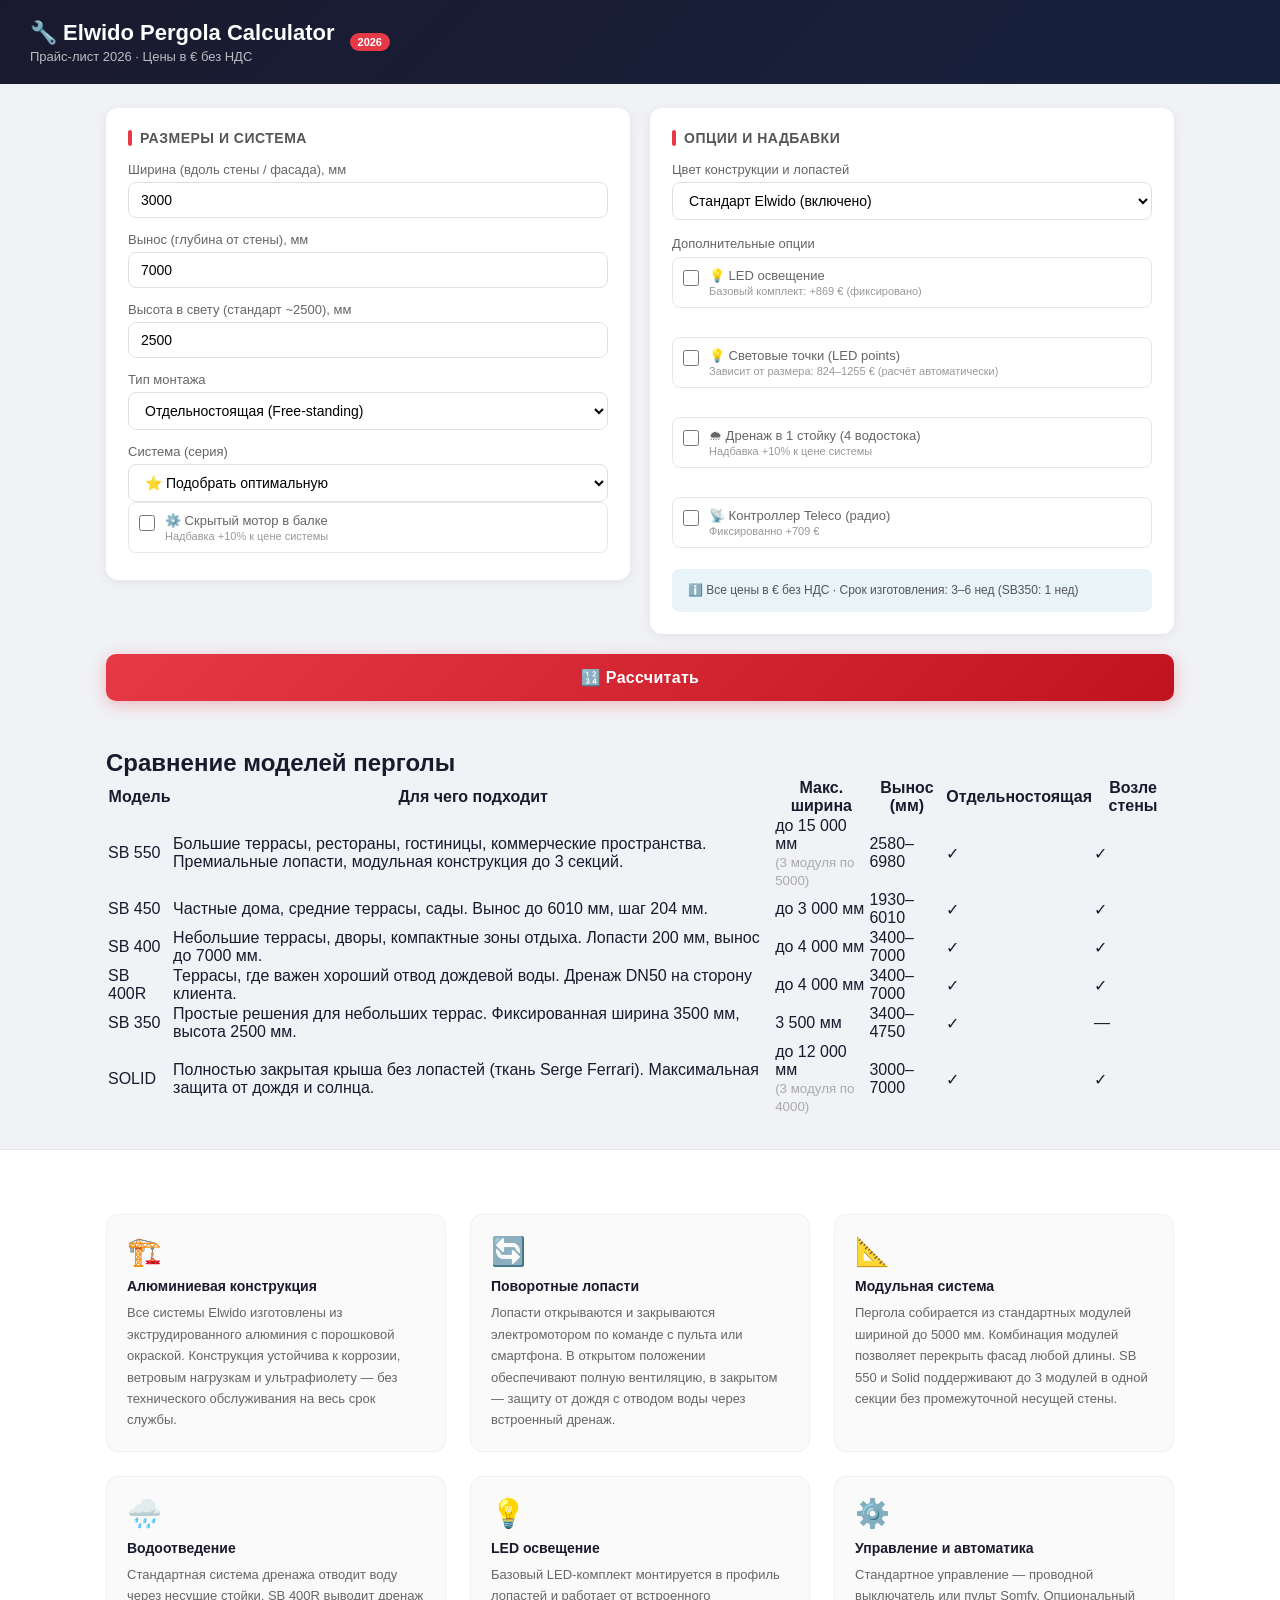
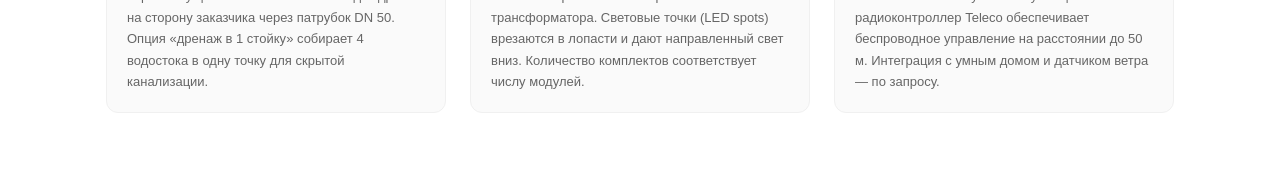
==== commit 8dbd255f: "fix: описание в таблице + динамическая фильтрация выпадающего списка - Таблица сравнения: добавлены " ====
--- a/index.html
+++ b/index.html
@@ -134,44 +134,58 @@
           <tr>
             <th>Модель</th>
             <th>Для чего подходит</th>
-            <th>Отдельно стоящая</th>
+            <th>Макс. ширина</th>
+            <th>Вынос (мм)</th>
+            <th>Отдельностоящая</th>
             <th>Возле стены</th>
           </tr>
         </thead>
         <tbody>
           <tr>
             <td class="model-name">SB 550</td>
-            <td>Большие террасы, рестораны, гостиницы, коммерческие пространства</td>
+            <td>Большие террасы, рестораны, гостиницы, коммерческие пространства. Премиальные лопасти, модульная конструкция до 3 секций.</td>
+            <td>до 15&nbsp;000 мм<br><small style="color:#aaa">(3 модуля по 5000)</small></td>
+            <td>2580–6980</td>
             <td class="check">✓</td>
             <td class="check">✓</td>
           </tr>
           <tr>
             <td class="model-name">SB 450</td>
-            <td>Частные дома, средние террасы, сады</td>
+            <td>Частные дома, средние террасы, сады. Вынос до 6010 мм, шаг 204 мм.</td>
+            <td>до 3&nbsp;000 мм</td>
+            <td>1930–6010</td>
             <td class="check">✓</td>
             <td class="check">✓</td>
           </tr>
           <tr>
             <td class="model-name">SB 400</td>
-            <td>Небольшие террасы, дворы, компактные зоны отдыха</td>
+            <td>Небольшие террасы, дворы, компактные зоны отдыха. Лопасти 200 мм, вынос до 7000 мм.</td>
+            <td>до 4&nbsp;000 мм</td>
+            <td>3400–7000</td>
             <td class="check">✓</td>
             <td class="check">✓</td>
           </tr>
           <tr>
             <td class="model-name">SB 400R</td>
-            <td>Террасы, где важен хороший отвод дождевой воды</td>
+            <td>Террасы, где важен хороший отвод дождевой воды. Дренаж DN50 на сторону клиента.</td>
+            <td>до 4&nbsp;000 мм</td>
+            <td>3400–7000</td>
             <td class="check">✓</td>
             <td class="check">✓</td>
           </tr>
           <tr>
             <td class="model-name">SB 350</td>
-            <td>Простые решения для небольших террас и частных домов</td>
+            <td>Простые решения для небольших террас. Фиксированная ширина 3500 мм, высота 2500 мм.</td>
+            <td>3&nbsp;500 мм</td>
+            <td>3400–4750</td>
             <td class="check">✓</td>
             <td class="dash">—</td>
           </tr>
           <tr>
-            <td class="model-name">SOLID Pergola</td>
-            <td>Полностью закрытая крыша, защита от солнца и дождя</td>
+            <td class="model-name">SOLID</td>
+            <td>Полностью закрытая крыша без лопастей (ткань Serge Ferrari). Максимальная защита от дождя и солнца.</td>
+            <td>до 12&nbsp;000 мм<br><small style="color:#aaa">(3 модуля по 4000)</small></td>
+            <td>3000–7000</td>
             <td class="check">✓</td>
             <td class="check">✓</td>
           </tr>
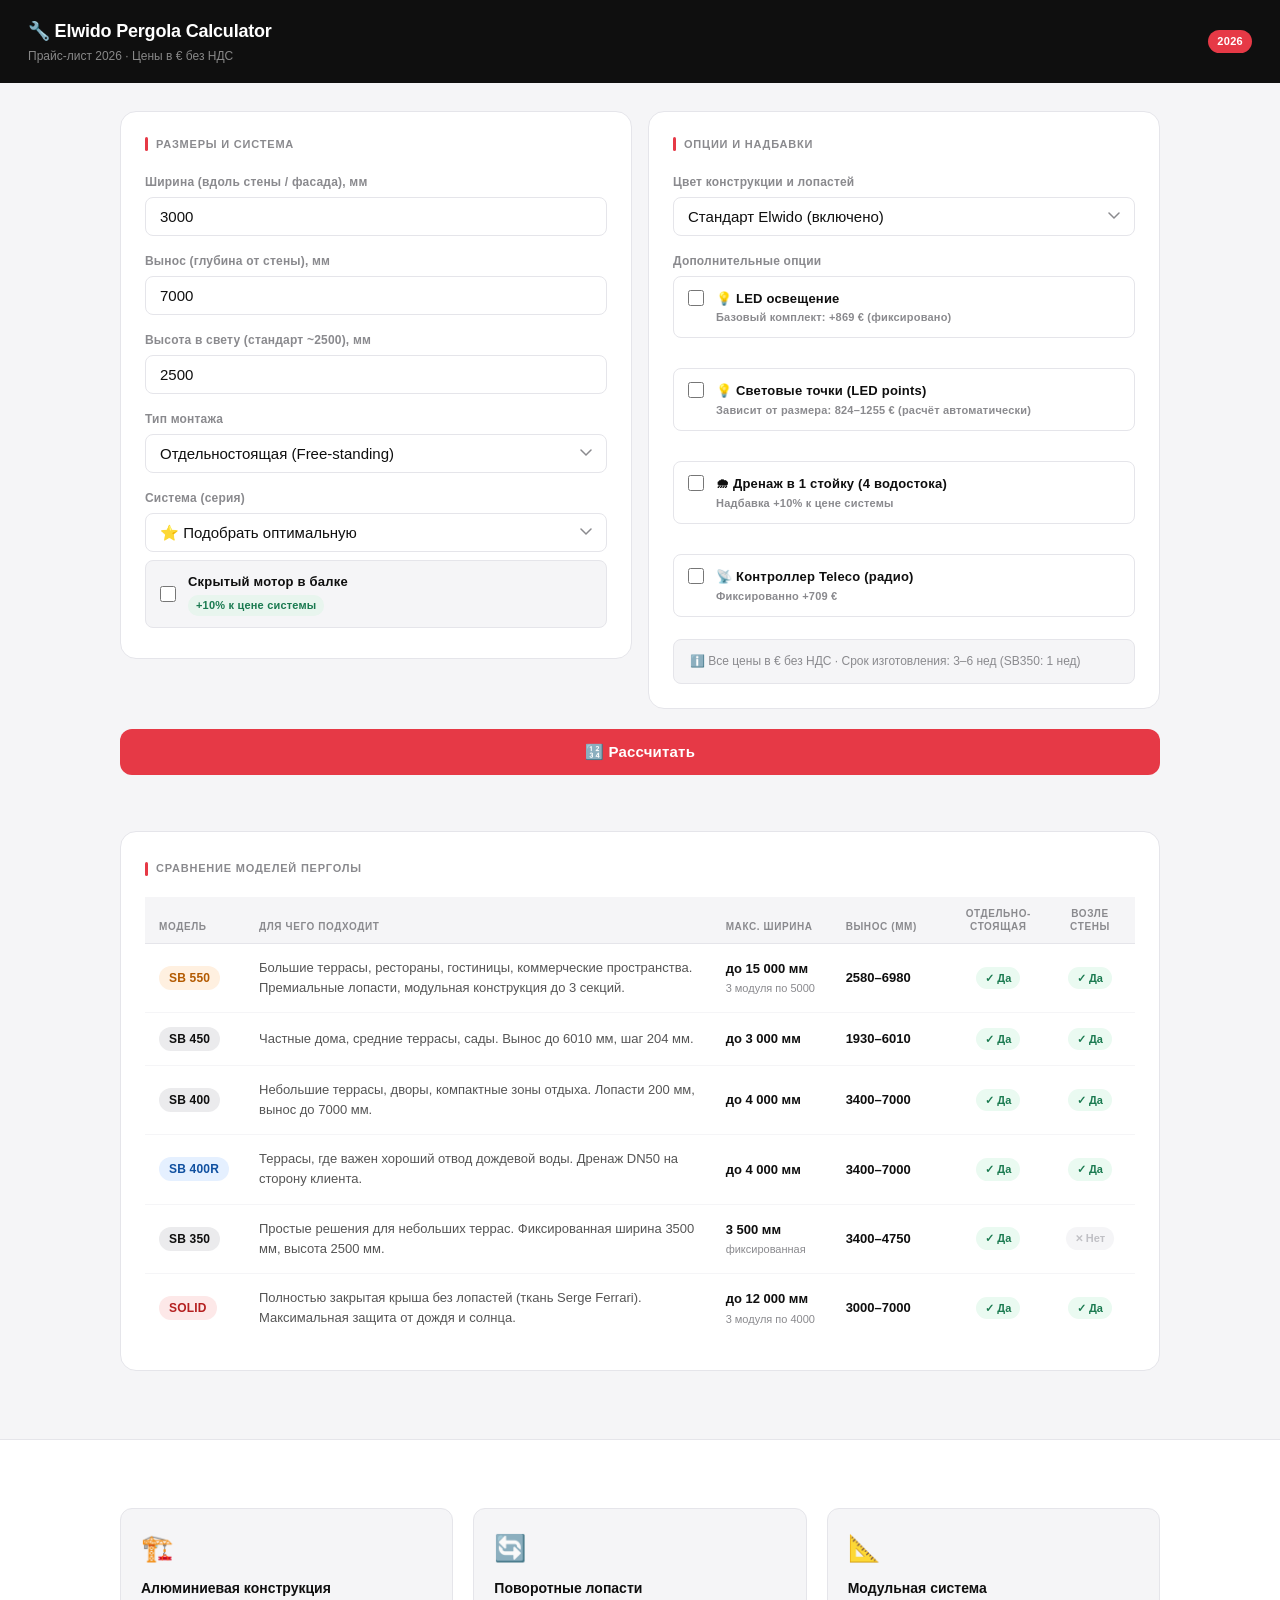
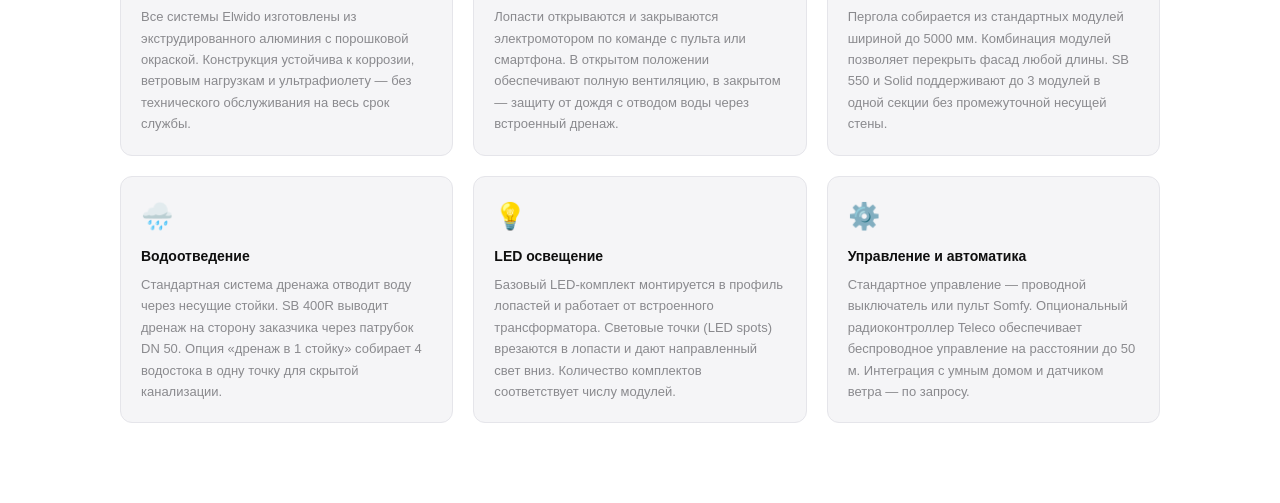
==== commit f1f059ff: "feat: redesign comparison table UI — badges, colored labels, clean layout" ====
--- a/index.html
+++ b/index.html
@@ -50,12 +50,15 @@
           <option value="solid">Solid (ткань Serge Ferrari)</option>
         </select>
 
-        <div id="sb400-motor-row" class="hidden">
-          <label class="checkbox-item" id="lbl-hidden-motor">
+        <div id="sb400-motor-row" class="hidden motor-option-row">
+          <label class="checkbox-item motor-checkbox-item" id="lbl-hidden-motor">
             <input type="checkbox" id="opt-hidden-motor">
-            <div>
-              <div class="label-text">⚙️ Скрытый мотор в балке</div>
-              <div class="label-desc">Надбавка +10% к цене системы</div>
+            <div class="motor-label-body">
+              <div class="motor-label-title">Скрытый мотор в балке</div>
+              <div class="motor-label-meta">
+                <span class="motor-surcharge">+10% к цене системы</span>
+                <span id="motor-model-note" class="motor-model-note hidden">· только для SB 400 / SB 400R</span>
+              </div>
             </div>
           </label>
         </div>
@@ -132,62 +135,62 @@
       <table class="compare-table">
         <thead>
           <tr>
-            <th>Модель</th>
-            <th>Для чего подходит</th>
-            <th>Макс. ширина</th>
-            <th>Вынос (мм)</th>
-            <th>Отдельностоящая</th>
-            <th>Возле стены</th>
+            <th class="col-model">Модель</th>
+            <th class="col-desc">Для чего подходит</th>
+            <th class="col-num">Макс. ширина</th>
+            <th class="col-num">Вынос (мм)</th>
+            <th class="col-bool">Отдельно-<br>стоящая</th>
+            <th class="col-bool">Возле<br>стены</th>
           </tr>
         </thead>
         <tbody>
           <tr>
-            <td class="model-name">SB 550</td>
-            <td>Большие террасы, рестораны, гостиницы, коммерческие пространства. Премиальные лопасти, модульная конструкция до 3 секций.</td>
-            <td>до 15&nbsp;000 мм<br><small style="color:#aaa">(3 модуля по 5000)</small></td>
-            <td>2580–6980</td>
-            <td class="check">✓</td>
-            <td class="check">✓</td>
+            <td><span class="model-badge model-premium">SB 550</span></td>
+            <td class="desc-cell">Большие террасы, рестораны, гостиницы, коммерческие пространства. Премиальные лопасти, модульная конструкция до 3 секций.</td>
+            <td class="num-cell">до 15 000 мм<span class="cell-note">3 модуля по 5000</span></td>
+            <td class="num-cell">2580–6980</td>
+            <td class="bool-cell"><span class="badge-yes">Да</span></td>
+            <td class="bool-cell"><span class="badge-yes">Да</span></td>
           </tr>
           <tr>
-            <td class="model-name">SB 450</td>
-            <td>Частные дома, средние террасы, сады. Вынос до 6010 мм, шаг 204 мм.</td>
-            <td>до 3&nbsp;000 мм</td>
-            <td>1930–6010</td>
-            <td class="check">✓</td>
-            <td class="check">✓</td>
+            <td><span class="model-badge">SB 450</span></td>
+            <td class="desc-cell">Частные дома, средние террасы, сады. Вынос до 6010 мм, шаг 204 мм.</td>
+            <td class="num-cell">до 3 000 мм</td>
+            <td class="num-cell">1930–6010</td>
+            <td class="bool-cell"><span class="badge-yes">Да</span></td>
+            <td class="bool-cell"><span class="badge-yes">Да</span></td>
           </tr>
           <tr>
-            <td class="model-name">SB 400</td>
-            <td>Небольшие террасы, дворы, компактные зоны отдыха. Лопасти 200 мм, вынос до 7000 мм.</td>
-            <td>до 4&nbsp;000 мм</td>
-            <td>3400–7000</td>
-            <td class="check">✓</td>
-            <td class="check">✓</td>
+            <td><span class="model-badge">SB 400</span></td>
+            <td class="desc-cell">Небольшие террасы, дворы, компактные зоны отдыха. Лопасти 200 мм, вынос до 7000 мм.</td>
+            <td class="num-cell">до 4 000 мм</td>
+            <td class="num-cell">3400–7000</td>
+            <td class="bool-cell"><span class="badge-yes">Да</span></td>
+            <td class="bool-cell"><span class="badge-yes">Да</span></td>
           </tr>
           <tr>
-            <td class="model-name">SB 400R</td>
-            <td>Террасы, где важен хороший отвод дождевой воды. Дренаж DN50 на сторону клиента.</td>
-            <td>до 4&nbsp;000 мм</td>
-            <td>3400–7000</td>
-            <td class="check">✓</td>
-            <td class="check">✓</td>
+            <td><span class="model-badge model-drain">SB 400R</span></td>
+            <td class="desc-cell">Террасы, где важен хороший отвод дождевой воды. Дренаж DN50 на сторону клиента.</td>
+            <td class="num-cell">до 4 000 мм</td>
+            <td class="num-cell">3400–7000</td>
+            <td class="bool-cell"><span class="badge-yes">Да</span></td>
+            <td class="bool-cell"><span class="badge-yes">Да</span></td>
           </tr>
           <tr>
-            <td class="model-name">SB 350</td>
-            <td>Простые решения для небольших террас. Фиксированная ширина 3500 мм, высота 2500 мм.</td>
-            <td>3&nbsp;500 мм</td>
-            <td>3400–4750</td>
-            <td class="check">✓</td>
-            <td class="dash">—</td>
+            <td><span class="model-badge">SB 350</span></td>
+            <td class="desc-cell">Простые решения для небольших террас. Фиксированная ширина 3500 мм, высота 2500 мм.</td>
+            <td class="num-cell">3 500 мм<span class="cell-note">фиксированная</span></td>
+            <td class="num-cell">3400–4750</td>
+            <td class="bool-cell"><span class="badge-yes">Да</span></td>
+            <td class="bool-cell"><span class="badge-no">Нет</span></td>
           </tr>
           <tr>
-            <td class="model-name">SOLID</td>
-            <td>Полностью закрытая крыша без лопастей (ткань Serge Ferrari). Максимальная защита от дождя и солнца.</td>
-            <td>до 12&nbsp;000 мм<br><small style="color:#aaa">(3 модуля по 4000)</small></td>
-            <td>3000–7000</td>
-            <td class="check">✓</td>
-            <td class="check">✓</td>
+            <td><span class="model-badge model-solid">SOLID</span></td>
+            <td class="desc-cell">Полностью закрытая крыша без лопастей (ткань Serge Ferrari). Максимальная защита от дождя и солнца.</td>
+            <td class="num-cell">до 12 000 мм<span class="cell-note">3 модуля по 4000</span></td>
+            <td class="num-cell">3000–7000</td>
+            <td class="bool-cell"><span class="badge-yes">Да</span></td>
+            <td class="bool-cell"><span class="badge-yes">Да</span></td>
           </tr>
         </tbody>
       </table>
--- a/styles.css
+++ b/styles.css
@@ -1,53 +1,487 @@
-* { box-sizing: border-box; margin: 0; padding: 0; }
-  body { font-family: 'Segoe UI', Tahoma, sans-serif; background: #f0f2f5; color: #1a1a2e; }
-  .header { background: linear-gradient(135deg, #1a1a2e 0%, #16213e 100%); color: white; padding: 20px 30px; display: flex; align-items: center; gap: 15px; }
-  .header h1 { font-size: 22px; font-weight: 600; }
-  .header .sub { font-size: 13px; opacity: 0.7; margin-top: 3px; }
-  .badge { background: #e63946; color: white; font-size: 11px; padding: 3px 8px; border-radius: 12px; font-weight: 600; }
-  .container { max-width: 1100px; margin: 0 auto; padding: 24px 16px; }
-  .grid { display: grid; grid-template-columns: 1fr 1fr; gap: 20px; }
-  @media(max-width:700px){ .grid { grid-template-columns: 1fr; } }
-  .card { background: white; border-radius: 12px; padding: 22px; box-shadow: 0 2px 12px rgba(0,0,0,0.07); }
-  .card h2 { font-size: 14px; font-weight: 700; color: #555; text-transform: uppercase; letter-spacing: 0.5px; margin-bottom: 16px; display: flex; align-items: center; gap: 8px; }
-  .card h2::before { content: ''; display: inline-block; width: 4px; height: 16px; background: #e63946; border-radius: 2px; }
-  label { display: block; font-size: 13px; color: #666; margin-bottom: 5px; margin-top: 14px; font-weight: 500; }
-  label:first-of-type { margin-top: 0; }
-  input[type=number], select { width: 100%; padding: 9px 12px; border: 1.5px solid #e0e0e0; border-radius: 8px; font-size: 14px; transition: border 0.2s; outline: none; background: white; }
-  input[type=number]:focus, select:focus { border-color: #e63946; }
-  .checkbox-group { display: flex; flex-direction: column; gap: 10px; margin-top: 6px; }
-  .checkbox-item { display: flex; align-items: flex-start; gap: 10px; cursor: pointer; padding: 10px; border-radius: 8px; border: 1.5px solid #e8e8e8; transition: all 0.2s; }
-  .checkbox-item:hover { border-color: #e63946; background: #fff5f5; }
-  .checkbox-item.checked { border-color: #e63946; background: #fff5f5; }
-  .checkbox-item input { width: 16px; height: 16px; accent-color: #e63946; flex-shrink: 0; margin-top: 2px; }
-  .checkbox-item .label-text { font-size: 13px; font-weight: 500; }
-  .checkbox-item .label-desc { font-size: 11px; color: #999; margin-top: 2px; }
-  .btn-calc { width: 100%; padding: 14px; background: linear-gradient(135deg, #e63946, #c1121f); color: white; border: none; border-radius: 10px; font-size: 16px; font-weight: 700; cursor: pointer; transition: transform 0.1s, box-shadow 0.2s; box-shadow: 0 4px 15px rgba(230,57,70,0.3); margin-top: 20px; letter-spacing: 0.3px; }
-  .btn-calc:hover { transform: translateY(-1px); box-shadow: 0 6px 20px rgba(230,57,70,0.4); }
-  .btn-calc:active { transform: translateY(0); }
-  .result-section { margin-top: 24px; }
-  .result-card { background: white; border-radius: 12px; padding: 22px; box-shadow: 0 2px 12px rgba(0,0,0,0.07); }
-  .result-card h2 { font-size: 14px; font-weight: 700; color: #555; text-transform: uppercase; letter-spacing: 0.5px; margin-bottom: 18px; display: flex; align-items: center; gap: 8px; }
-  .result-card h2::before { content: ''; display: inline-block; width: 4px; height: 16px; background: #2a9d8f; border-radius: 2px; }
-  .system-result { border: 1.5px solid #e8e8e8; border-radius: 10px; padding: 16px; margin-bottom: 14px; transition: border 0.2s; }
-  .system-result.best { border-color: #2a9d8f; background: linear-gradient(135deg, #f0faf9, #ffffff); }
-  .system-result .sys-name { font-size: 15px; font-weight: 700; color: #1a1a2e; display: flex; align-items: center; gap: 8px; }
-  .system-result .best-badge { background: #2a9d8f; color: white; font-size: 10px; padding: 2px 7px; border-radius: 10px; font-weight: 600; }
-  .system-result .sys-desc { font-size: 12px; color: #888; margin-top: 3px; }
-  .price-breakdown { margin-top: 12px; }
-  .price-row { display: flex; justify-content: space-between; font-size: 13px; padding: 4px 0; color: #555; }
-  .price-row.total { font-weight: 700; font-size: 15px; color: #1a1a2e; border-top: 1.5px solid #e8e8e8; margin-top: 8px; padding-top: 10px; }
-  .price-row .euro { font-family: 'Courier New', monospace; }
-  .unavail { color: #ccc; font-style: italic; font-size: 13px; padding: 12px 0; }
-  .note { background: #fff8e1; border-left: 3px solid #ffc107; padding: 10px 14px; border-radius: 0 8px 8px 0; font-size: 12px; color: #666; margin-top: 14px; }
-  .info-box { background: #e8f4f8; border-radius: 8px; padding: 12px 16px; font-size: 12px; color: #555; margin-top: 10px; line-height: 1.6; }
-  .hidden { display: none !important; }
-  .error { color: #e63946; font-size: 13px; margin-top: 8px; padding: 8px 12px; background: #fff5f5; border-radius: 8px; border: 1px solid #fcc; }
-  select option:disabled { color: #ccc; }
-  .about-section { background: #fff; border-top: 1px solid #e8e8e8; padding: 40px 0 48px; margin-top: 8px; }
-  .about-grid { display: grid; grid-template-columns: repeat(3, 1fr); gap: 24px; }
-  @media(max-width:900px){ .about-grid { grid-template-columns: repeat(2, 1fr); } }
-  @media(max-width:600px){ .about-grid { grid-template-columns: 1fr; } }
-  .about-card { padding: 20px; border-radius: 12px; border: 1.5px solid #f0f0f0; background: #fafafa; }
-  .about-icon { font-size: 28px; margin-bottom: 10px; }
-  .about-card h3 { font-size: 14px; font-weight: 700; color: #1a1a2e; margin-bottom: 8px; }
-  .about-card p { font-size: 13px; color: #666; line-height: 1.65; }
+/* ═══════════════════════════════════════════════════════════
+   Elwido Pergola Calculator — Minimalist Design System
+   Palette: #0f0f0f (ink) · #e63946 (accent) · #f5f5f7 (fog)
+   ═══════════════════════════════════════════════════════════ */
+
+/* ── Reset & base ─────────────────────────────────────── */
+*, *::before, *::after { box-sizing: border-box; margin: 0; padding: 0; }
+
+:root {
+  --ink:    #0f0f0f;
+  --accent: #e63946;
+  --fog:    #f5f5f7;
+  --muted:  #8a8a8e;
+  --line:   #e5e5ea;
+  --white:  #ffffff;
+  --r-sm:   8px;
+  --r-md:   12px;
+  --r-lg:   16px;
+}
+
+body {
+  font-family: -apple-system, BlinkMacSystemFont, 'Inter', 'Segoe UI', sans-serif;
+  background: var(--fog);
+  color: var(--ink);
+  font-size: 15px;
+  line-height: 1.5;
+  -webkit-font-smoothing: antialiased;
+}
+
+/* ── Layout ───────────────────────────────────────────── */
+.container { max-width: 1080px; margin: 0 auto; padding: 28px 20px; }
+
+.grid { display: grid; grid-template-columns: 1fr 1fr; gap: 16px; }
+@media (max-width: 720px) { .grid { grid-template-columns: 1fr; } }
+
+/* ── Header ───────────────────────────────────────────── */
+.header {
+  background: var(--ink);
+  color: var(--white);
+  padding: 18px 28px;
+  display: flex;
+  align-items: center;
+  justify-content: space-between;
+  gap: 16px;
+}
+.header h1 {
+  font-size: 18px;
+  font-weight: 600;
+  letter-spacing: -0.2px;
+}
+.header .sub {
+  font-size: 12px;
+  color: rgba(255,255,255,0.5);
+  margin-top: 2px;
+}
+.badge {
+  background: var(--accent);
+  color: var(--white);
+  font-size: 11px;
+  font-weight: 700;
+  padding: 3px 9px;
+  border-radius: 20px;
+  letter-spacing: 0.3px;
+  flex-shrink: 0;
+}
+
+/* ── Card ─────────────────────────────────────────────── */
+.card {
+  background: var(--white);
+  border-radius: var(--r-lg);
+  padding: 24px;
+  border: 1px solid var(--line);
+}
+.card h2 {
+  font-size: 11px;
+  font-weight: 700;
+  color: var(--muted);
+  text-transform: uppercase;
+  letter-spacing: 0.8px;
+  margin-bottom: 20px;
+  display: flex;
+  align-items: center;
+  gap: 8px;
+}
+.card h2::before {
+  content: '';
+  display: inline-block;
+  width: 3px;
+  height: 14px;
+  background: var(--accent);
+  border-radius: 2px;
+  flex-shrink: 0;
+}
+
+/* ── Form elements ────────────────────────────────────── */
+label {
+  display: block;
+  font-size: 12px;
+  font-weight: 600;
+  color: var(--muted);
+  margin-bottom: 6px;
+  margin-top: 16px;
+  letter-spacing: 0.2px;
+}
+label:first-of-type { margin-top: 0; }
+
+input[type=number],
+select {
+  width: 100%;
+  padding: 10px 14px;
+  border: 1.5px solid var(--line);
+  border-radius: var(--r-sm);
+  font-size: 15px;
+  font-family: inherit;
+  color: var(--ink);
+  background: var(--white);
+  outline: none;
+  transition: border-color 0.15s;
+  appearance: none;
+  -webkit-appearance: none;
+}
+input[type=number]:focus,
+select:focus { border-color: var(--accent); }
+
+select {
+  background-image: url("data:image/svg+xml,%3Csvg xmlns='http://www.w3.org/2000/svg' width='12' height='8' viewBox='0 0 12 8'%3E%3Cpath d='M1 1l5 5 5-5' stroke='%238a8a8e' stroke-width='1.5' fill='none' stroke-linecap='round'/%3E%3C/svg%3E");
+  background-repeat: no-repeat;
+  background-position: right 14px center;
+  padding-right: 36px;
+  cursor: pointer;
+}
+select option:disabled { color: var(--muted); }
+
+/* ── Checkbox items ───────────────────────────────────── */
+.checkbox-group { display: flex; flex-direction: column; gap: 8px; margin-top: 6px; }
+
+.checkbox-item {
+  display: flex;
+  align-items: flex-start;
+  gap: 12px;
+  cursor: pointer;
+  padding: 12px 14px;
+  border-radius: var(--r-sm);
+  border: 1.5px solid var(--line);
+  background: var(--white);
+  transition: border-color 0.15s, background 0.15s;
+}
+.checkbox-item:hover  { border-color: #ccc; background: var(--fog); }
+.checkbox-item.checked { border-color: var(--accent); background: #fff8f8; }
+
+.checkbox-item input {
+  width: 16px;
+  height: 16px;
+  accent-color: var(--accent);
+  flex-shrink: 0;
+  margin-top: 1px;
+  cursor: pointer;
+}
+.checkbox-item .label-text { font-size: 13px; font-weight: 600; color: var(--ink); }
+.checkbox-item .label-desc { font-size: 11px; color: var(--muted); margin-top: 2px; line-height: 1.4; }
+
+/* ── Motor option ─────────────────────────────────────── */
+.motor-option-row { margin-top: 8px; }
+
+.motor-checkbox-item {
+  align-items: center;
+  background: var(--fog);
+  border: 1.5px solid var(--line);
+  border-radius: var(--r-sm);
+  padding: 11px 14px;
+  gap: 12px;
+}
+.motor-checkbox-item:hover { border-color: #ccc; background: #ececee; }
+.motor-checkbox-item.checked { border-color: var(--accent); background: #fff8f8; }
+
+.motor-label-body { display: flex; flex-direction: column; gap: 4px; }
+.motor-label-title { font-size: 13px; font-weight: 600; color: var(--ink); }
+.motor-label-meta { display: flex; align-items: center; gap: 6px; flex-wrap: wrap; }
+.motor-surcharge {
+  font-size: 11px;
+  font-weight: 700;
+  color: #1a7a50;
+  background: #e8f5ee;
+  padding: 2px 8px;
+  border-radius: 10px;
+}
+.motor-model-note { font-size: 11px; color: var(--muted); }
+.motor-model-note.hidden { display: none; }
+
+/* ── Button ───────────────────────────────────────────── */
+.btn-calc {
+  width: 100%;
+  padding: 14px;
+  background: var(--accent);
+  color: var(--white);
+  border: none;
+  border-radius: var(--r-md);
+  font-size: 15px;
+  font-weight: 700;
+  font-family: inherit;
+  cursor: pointer;
+  transition: opacity 0.15s, transform 0.1s;
+  margin-top: 20px;
+  letter-spacing: 0.2px;
+}
+.btn-calc:hover  { opacity: 0.9; }
+.btn-calc:active { transform: scale(0.99); opacity: 1; }
+
+/* ── Results ──────────────────────────────────────────── */
+.result-section { margin-top: 16px; }
+
+.result-card {
+  background: var(--white);
+  border-radius: var(--r-lg);
+  padding: 24px;
+  border: 1px solid var(--line);
+}
+.result-card h2 {
+  font-size: 11px;
+  font-weight: 700;
+  color: var(--muted);
+  text-transform: uppercase;
+  letter-spacing: 0.8px;
+  margin-bottom: 18px;
+  display: flex;
+  align-items: center;
+  gap: 8px;
+}
+.result-card h2::before {
+  content: '';
+  display: inline-block;
+  width: 3px;
+  height: 14px;
+  background: var(--ink);
+  border-radius: 2px;
+  flex-shrink: 0;
+}
+
+.system-result {
+  border: 1.5px solid var(--line);
+  border-radius: var(--r-md);
+  padding: 16px;
+  margin-bottom: 12px;
+  transition: border-color 0.15s;
+}
+.system-result.best {
+  border-color: var(--ink);
+  background: var(--fog);
+}
+.system-result .sys-name {
+  font-size: 15px;
+  font-weight: 700;
+  color: var(--ink);
+  display: flex;
+  align-items: center;
+  gap: 8px;
+}
+.system-result .best-badge {
+  background: var(--ink);
+  color: var(--white);
+  font-size: 10px;
+  padding: 2px 8px;
+  border-radius: 10px;
+  font-weight: 600;
+  letter-spacing: 0.3px;
+}
+.system-result .sys-desc { font-size: 12px; color: var(--muted); margin-top: 3px; }
+
+.price-breakdown { margin-top: 12px; }
+.price-row {
+  display: flex;
+  justify-content: space-between;
+  font-size: 13px;
+  padding: 4px 0;
+  color: #444;
+}
+.price-row.total {
+  font-weight: 700;
+  font-size: 16px;
+  color: var(--ink);
+  border-top: 1px solid var(--line);
+  margin-top: 10px;
+  padding-top: 12px;
+}
+.price-row .euro { font-variant-numeric: tabular-nums; }
+
+.unavail { color: var(--muted); font-size: 13px; padding: 12px 0; font-style: italic; }
+
+/* ── Info / Note ──────────────────────────────────────── */
+.note {
+  background: var(--fog);
+  border-left: 3px solid #ccc;
+  padding: 10px 14px;
+  border-radius: 0 var(--r-sm) var(--r-sm) 0;
+  font-size: 12px;
+  color: var(--muted);
+  margin-top: 14px;
+}
+.info-box {
+  background: var(--fog);
+  border-radius: var(--r-sm);
+  padding: 12px 16px;
+  font-size: 12px;
+  color: var(--muted);
+  margin-top: 12px;
+  line-height: 1.6;
+  border: 1px solid var(--line);
+}
+.error {
+  color: var(--accent);
+  font-size: 13px;
+  margin-top: 8px;
+  padding: 10px 14px;
+  background: #fff5f5;
+  border-radius: var(--r-sm);
+  border: 1px solid #fcc;
+}
+
+/* ── Utils ────────────────────────────────────────────── */
+.hidden { display: none !important; }
+
+/* ═══════════════════════════════════════════════════════════
+   Compare section
+   ═══════════════════════════════════════════════════════════ */
+.compare-section { background: var(--fog); padding: 0 0 36px; }
+
+.compare-card {
+  background: var(--white);
+  border-radius: var(--r-lg);
+  padding: 28px 24px;
+  border: 1px solid var(--line);
+}
+.compare-card h2 {
+  font-size: 11px;
+  font-weight: 700;
+  color: var(--muted);
+  text-transform: uppercase;
+  letter-spacing: 0.8px;
+  margin-bottom: 20px;
+  display: flex;
+  align-items: center;
+  gap: 8px;
+}
+.compare-card h2::before {
+  content: '';
+  display: inline-block;
+  width: 3px;
+  height: 14px;
+  background: var(--accent);
+  border-radius: 2px;
+}
+
+.compare-table-wrap { overflow-x: auto; -webkit-overflow-scrolling: touch; }
+
+.compare-table {
+  width: 100%;
+  border-collapse: separate;
+  border-spacing: 0;
+  font-size: 13px;
+  color: var(--ink);
+  min-width: 580px;
+}
+
+/* Column hints */
+.compare-table .col-model { width: 100px; }
+.compare-table .col-desc  { width: auto; }
+.compare-table .col-num   { width: 120px; }
+.compare-table .col-bool  { width: 90px; }
+
+/* Header */
+.compare-table th {
+  padding: 10px 14px;
+  font-size: 10px;
+  font-weight: 700;
+  color: var(--muted);
+  text-transform: uppercase;
+  letter-spacing: 0.6px;
+  border-bottom: 1.5px solid var(--line);
+  text-align: left;
+  vertical-align: bottom;
+  line-height: 1.3;
+  white-space: nowrap;
+  background: var(--fog);
+}
+.compare-table th.col-bool { text-align: center; white-space: normal; }
+
+/* Body */
+.compare-table td {
+  padding: 14px 14px;
+  vertical-align: middle;
+  border-bottom: 1px solid var(--fog);
+}
+.compare-table tbody tr:last-child td { border-bottom: none; }
+.compare-table tbody tr:hover td { background: var(--fog); }
+
+/* Model badge */
+.model-badge {
+  display: inline-block;
+  padding: 3px 10px;
+  border-radius: 20px;
+  font-size: 12px;
+  font-weight: 700;
+  letter-spacing: 0.2px;
+  white-space: nowrap;
+  background: #ebebed;
+  color: var(--ink);
+}
+.model-badge.model-premium { background: #fff0e0; color: #b35a00; }
+.model-badge.model-drain   { background: #e5f0ff; color: #1050a0; }
+.model-badge.model-solid   { background: #fde8e8; color: #b52020; }
+
+/* Cells */
+.desc-cell { font-size: 13px; color: #555; line-height: 1.55; }
+.num-cell  { font-size: 13px; font-weight: 600; white-space: nowrap; }
+.num-cell .cell-note {
+  display: block;
+  font-size: 11px;
+  font-weight: 400;
+  color: var(--muted);
+  margin-top: 2px;
+  white-space: normal;
+}
+.bool-cell { text-align: center; }
+
+.badge-yes {
+  display: inline-flex;
+  align-items: center;
+  gap: 3px;
+  padding: 3px 9px;
+  border-radius: 20px;
+  font-size: 11px;
+  font-weight: 700;
+  background: #eafaf1;
+  color: #1a7a50;
+}
+.badge-yes::before { content: '✓'; font-size: 11px; }
+
+.badge-no {
+  display: inline-flex;
+  align-items: center;
+  gap: 3px;
+  padding: 3px 9px;
+  border-radius: 20px;
+  font-size: 11px;
+  font-weight: 600;
+  background: var(--fog);
+  color: #c0c0c5;
+}
+.badge-no::before { content: '✕'; font-size: 10px; }
+
+/* ═══════════════════════════════════════════════════════════
+   About section
+   ═══════════════════════════════════════════════════════════ */
+.about-section {
+  background: var(--white);
+  border-top: 1px solid var(--line);
+  padding: 40px 0 52px;
+  margin-top: 4px;
+}
+.about-grid {
+  display: grid;
+  grid-template-columns: repeat(3, 1fr);
+  gap: 20px;
+}
+@media (max-width: 900px) { .about-grid { grid-template-columns: repeat(2, 1fr); } }
+@media (max-width: 560px) { .about-grid { grid-template-columns: 1fr; } }
+
+.about-card {
+  padding: 20px;
+  border-radius: var(--r-md);
+  border: 1px solid var(--line);
+  background: var(--fog);
+}
+.about-icon  { font-size: 26px; margin-bottom: 10px; }
+.about-card h3 { font-size: 14px; font-weight: 700; color: var(--ink); margin-bottom: 7px; }
+.about-card p  { font-size: 13px; color: var(--muted); line-height: 1.65; }
+
+/* ── Mobile tweaks ────────────────────────────────────── */
+@media (max-width: 560px) {
+  .header { padding: 14px 18px; }
+  .header h1 { font-size: 16px; }
+  .container { padding: 16px 12px; }
+  .card, .compare-card, .result-card { padding: 18px 16px; }
+  .compare-table th, .compare-table td { padding: 10px 10px; font-size: 12px; }
+  .desc-cell { font-size: 12px; }
+  .about-grid { gap: 12px; }
+}
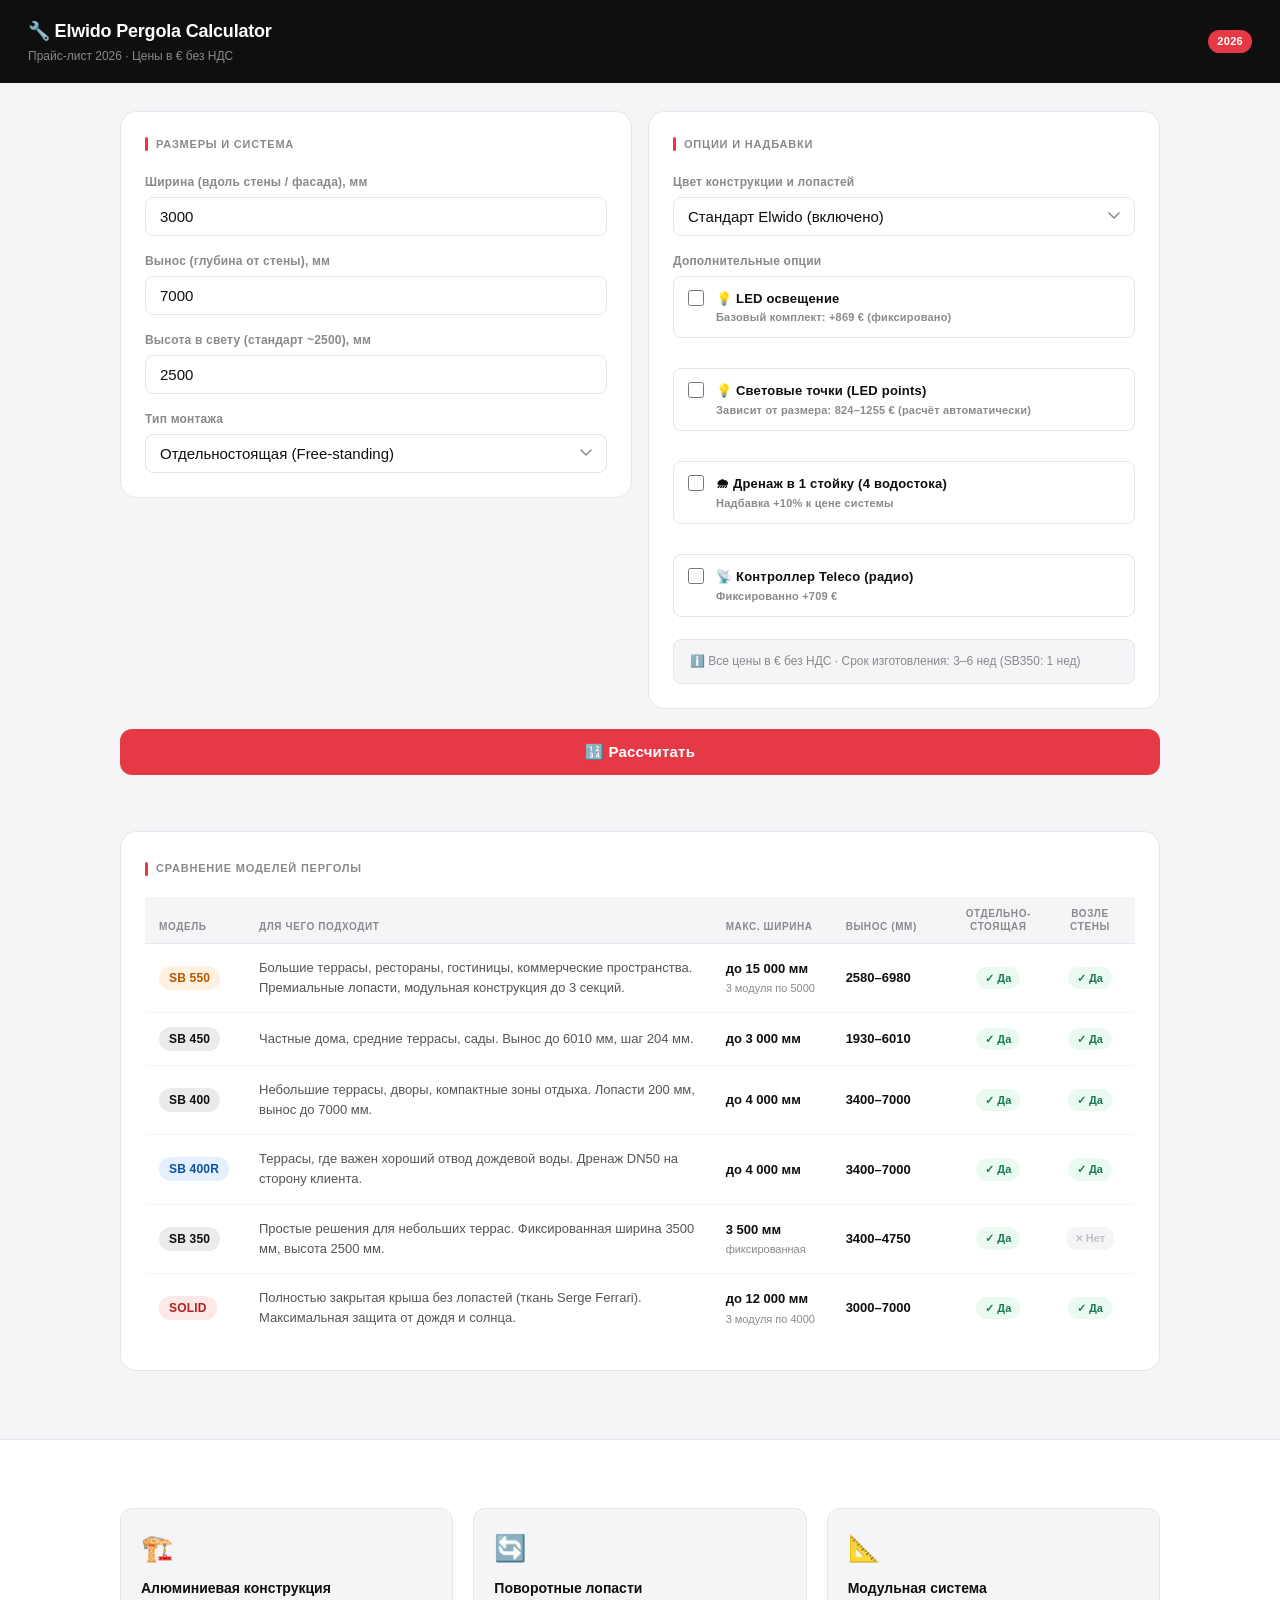
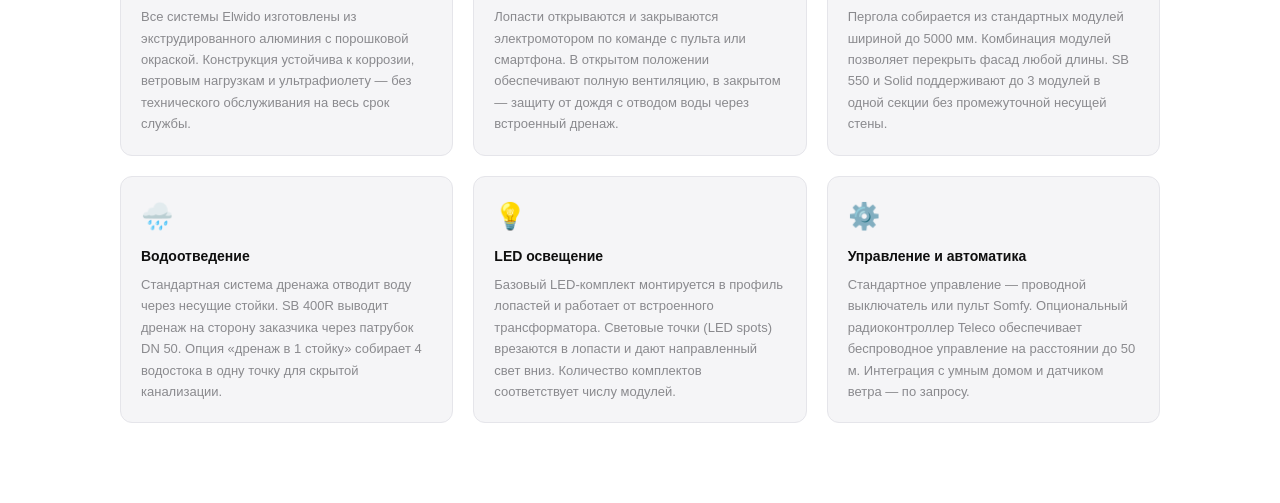
==== commit 436b81f7: "feat: убрать выбор системы и блок скрытого мотора - Удалён dropdown «Система (серия)» — калькулятор " ====
--- a/index.html
+++ b/index.html
@@ -39,29 +39,7 @@
           <option value="wall">Настенная (Wall-mounted)</option>
         </select>
 
-        <label>Система (серия)</label>
-        <select id="system">
-          <option value="auto">⭐ Подобрать оптимальную</option>
-          <option value="sb400">SB 400 (лопасти, вынос до 7000)</option>
-          <option value="sb400r">SB 400R (лопасти, дренаж на сторону клиента)</option>
-          <option value="sb550">SB 550 (лопасти премиум, ширина до 5000+)</option>
-          <option value="sb450">SB 450 (лопасти, вынос до 6010)</option>
-          <option value="sb350">SB 350 (ширина 3500 мм, вынос до 4750)</option>
-          <option value="solid">Solid (ткань Serge Ferrari)</option>
-        </select>
-
-        <div id="sb400-motor-row" class="hidden motor-option-row">
-          <label class="checkbox-item motor-checkbox-item" id="lbl-hidden-motor">
-            <input type="checkbox" id="opt-hidden-motor">
-            <div class="motor-label-body">
-              <div class="motor-label-title">Скрытый мотор в балке</div>
-              <div class="motor-label-meta">
-                <span class="motor-surcharge">+10% к цене системы</span>
-                <span id="motor-model-note" class="motor-model-note hidden">· только для SB 400 / SB 400R</span>
-              </div>
-            </div>
-          </label>
-        </div>
+        <input type="hidden" id="system" value="auto">
       </div>
     </div>
 
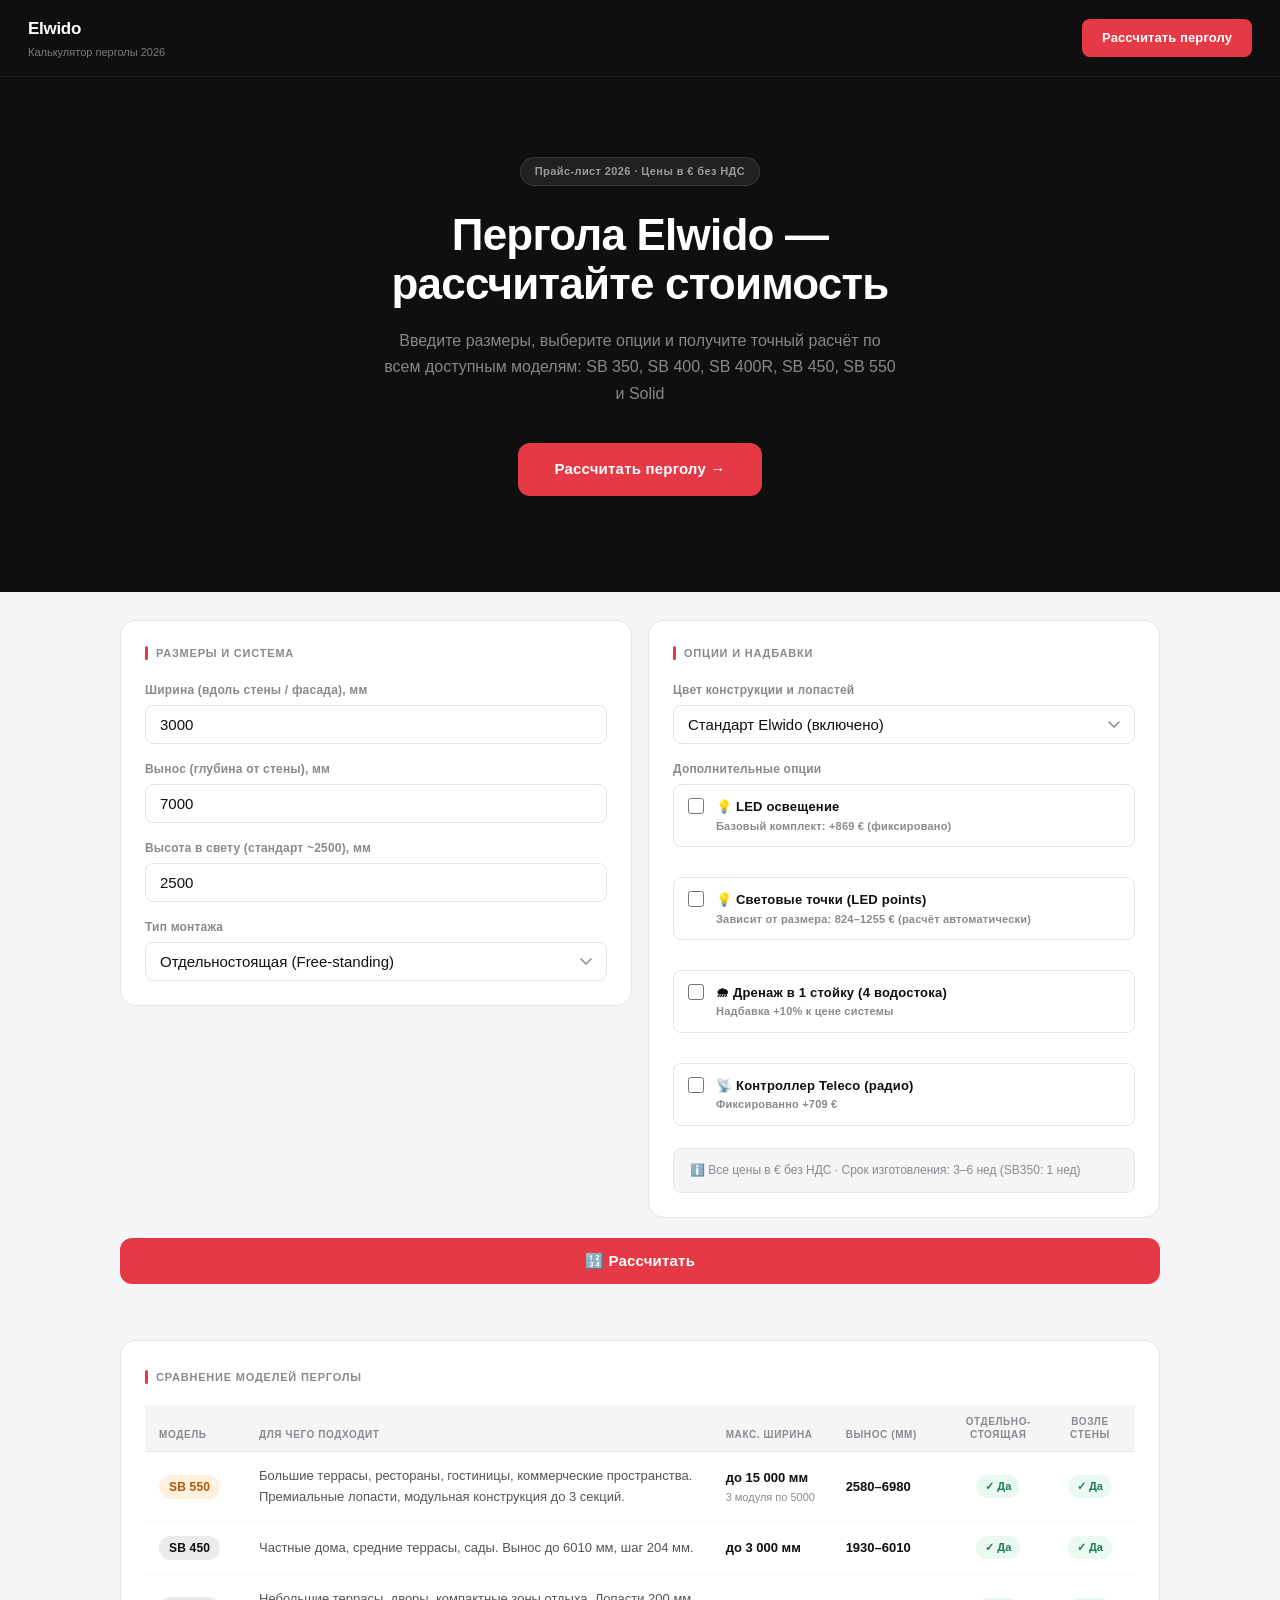
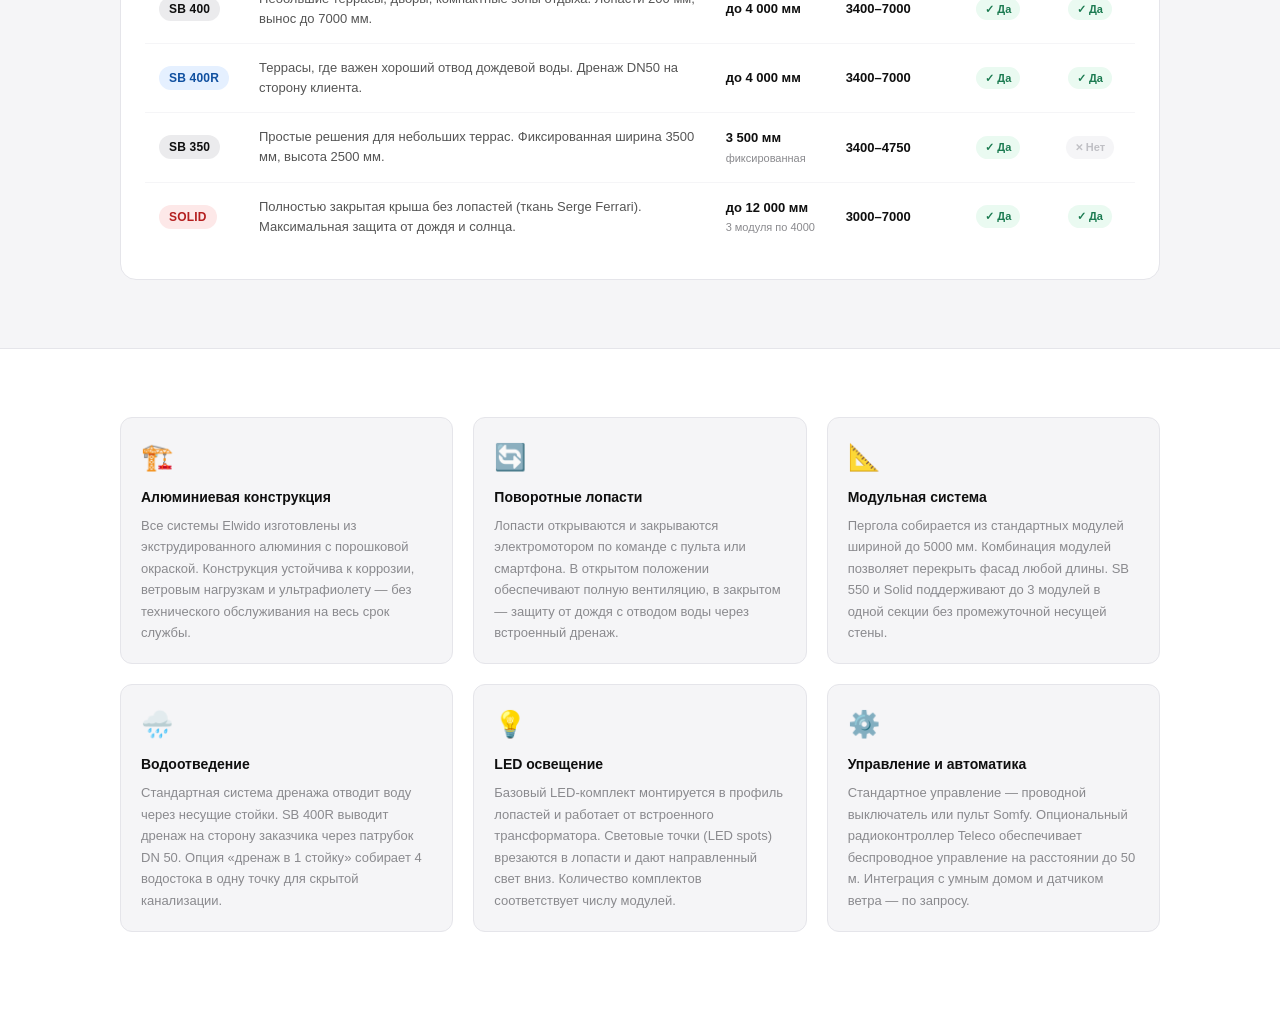
==== commit c590f926: "Add hero section with scroll-to-calculator CTA button - New full-width dark hero block with headline" ====
--- a/index.html
+++ b/index.html
@@ -10,13 +10,22 @@
 
 <div class="header">
   <div>
-    <h1>🔧 Elwido Pergola Calculator</h1>
-    <div class="sub">Прайс-лист 2026 · Цены в € без НДС</div>
+    <div class="header-logo">Elwido</div>
+    <div class="sub">Калькулятор перголы 2026</div>
   </div>
-  <div class="badge">2026</div>
+  <a href="#calculator" class="btn-header">Рассчитать перголу</a>
 </div>
 
-<div class="container">
+<div class="hero">
+  <div class="hero-content">
+    <div class="hero-badge">Прайс-лист 2026 · Цены в € без НДС</div>
+    <h1 class="hero-title">Пергола Elwido —<br>рассчитайте стоимость</h1>
+    <p class="hero-sub">Введите размеры, выберите опции и получите точный расчёт по всем доступным моделям: SB 350, SB 400, SB 400R, SB 450, SB 550 и Solid</p>
+    <a href="#calculator" class="btn-hero">Рассчитать перголу →</a>
+  </div>
+</div>
+
+<div class="container" id="calculator">
   <div class="grid">
 
     <!-- LEFT: Dimensions & System -->
--- a/styles.css
+++ b/styles.css
@@ -5,6 +5,7 @@
 
 /* ── Reset & base ─────────────────────────────────────── */
 *, *::before, *::after { box-sizing: border-box; margin: 0; padding: 0; }
+html { scroll-behavior: smooth; }
 
 :root {
   --ink:    #0f0f0f;
@@ -33,26 +34,111 @@
 .grid { display: grid; grid-template-columns: 1fr 1fr; gap: 16px; }
 @media (max-width: 720px) { .grid { grid-template-columns: 1fr; } }
 
-/* ── Header ───────────────────────────────────────────── */
+/* ── Header / Nav ─────────────────────────────────────── */
 .header {
   background: var(--ink);
   color: var(--white);
-  padding: 18px 28px;
+  padding: 16px 28px;
   display: flex;
   align-items: center;
   justify-content: space-between;
   gap: 16px;
-}
-.header h1 {
-  font-size: 18px;
+  position: sticky;
+  top: 0;
+  z-index: 100;
+}
+.header-logo {
+  font-size: 17px;
+  font-weight: 800;
+  color: var(--white);
+  letter-spacing: -0.3px;
+}
+.header .sub {
+  font-size: 11px;
+  color: rgba(255,255,255,0.45);
+  margin-top: 2px;
+}
+.btn-header {
+  display: inline-block;
+  background: var(--accent);
+  color: var(--white);
+  font-size: 13px;
+  font-weight: 700;
+  padding: 9px 20px;
+  border-radius: var(--r-sm);
+  text-decoration: none;
+  letter-spacing: 0.1px;
+  white-space: nowrap;
+  transition: opacity 0.15s;
+  flex-shrink: 0;
+}
+.btn-header:hover { opacity: 0.88; }
+
+/* ── Hero ─────────────────────────────────────────────── */
+.hero {
+  background: var(--ink);
+  border-top: 1px solid rgba(255,255,255,0.07);
+  padding: 80px 20px 96px;
+  text-align: center;
+}
+.hero-content {
+  max-width: 640px;
+  margin: 0 auto;
+}
+.hero-badge {
+  display: inline-block;
+  background: rgba(255,255,255,0.08);
+  color: rgba(255,255,255,0.55);
+  font-size: 11px;
   font-weight: 600;
-  letter-spacing: -0.2px;
-}
-.header .sub {
-  font-size: 12px;
+  padding: 5px 14px;
+  border-radius: 20px;
+  letter-spacing: 0.4px;
+  margin-bottom: 24px;
+  border: 1px solid rgba(255,255,255,0.1);
+}
+.hero-title {
+  font-size: 44px;
+  font-weight: 800;
+  color: var(--white);
+  line-height: 1.12;
+  letter-spacing: -0.8px;
+  margin-bottom: 20px;
+}
+.hero-sub {
+  font-size: 16px;
   color: rgba(255,255,255,0.5);
-  margin-top: 2px;
-}
+  line-height: 1.65;
+  margin-bottom: 36px;
+  max-width: 520px;
+  margin-left: auto;
+  margin-right: auto;
+}
+.btn-hero {
+  display: inline-block;
+  background: var(--accent);
+  color: var(--white);
+  font-size: 15px;
+  font-weight: 700;
+  padding: 15px 36px;
+  border-radius: var(--r-md);
+  text-decoration: none;
+  letter-spacing: 0.2px;
+  transition: opacity 0.15s, transform 0.1s;
+}
+.btn-hero:hover  { opacity: 0.9; }
+.btn-hero:active { transform: scale(0.98); }
+
+@media (max-width: 560px) {
+  .header { padding: 14px 16px; }
+  .btn-header { font-size: 12px; padding: 8px 14px; }
+  .hero { padding: 52px 20px 64px; }
+  .hero-title { font-size: 30px; letter-spacing: -0.4px; }
+  .hero-sub { font-size: 14px; }
+  .btn-hero { padding: 13px 28px; font-size: 14px; }
+}
+
+/* ── Badge (year pill) ────────────────────────────────── */
 .badge {
   background: var(--accent);
   color: var(--white);
@@ -186,6 +272,21 @@
 }
 .motor-model-note { font-size: 11px; color: var(--muted); }
 .motor-model-note.hidden { display: none; }
+
+/* ── Motor select inside result card ─────────────────── */
+.motor-result-row { margin: 10px 0 4px; }
+.motor-result-select {
+  width: 100%;
+  padding: 8px 12px;
+  border: 1.5px solid var(--line);
+  border-radius: var(--r-sm);
+  background: var(--fog);
+  font-size: 13px;
+  font-weight: 500;
+  color: var(--ink);
+  cursor: pointer;
+}
+.motor-result-select:focus { outline: none; border-color: var(--accent); }
 
 /* ── Button ───────────────────────────────────────────── */
 .btn-calc {
@@ -477,8 +578,6 @@
 
 /* ── Mobile tweaks ────────────────────────────────────── */
 @media (max-width: 560px) {
-  .header { padding: 14px 18px; }
-  .header h1 { font-size: 16px; }
   .container { padding: 16px 12px; }
   .card, .compare-card, .result-card { padding: 18px 16px; }
   .compare-table th, .compare-table td { padding: 10px 10px; font-size: 12px; }
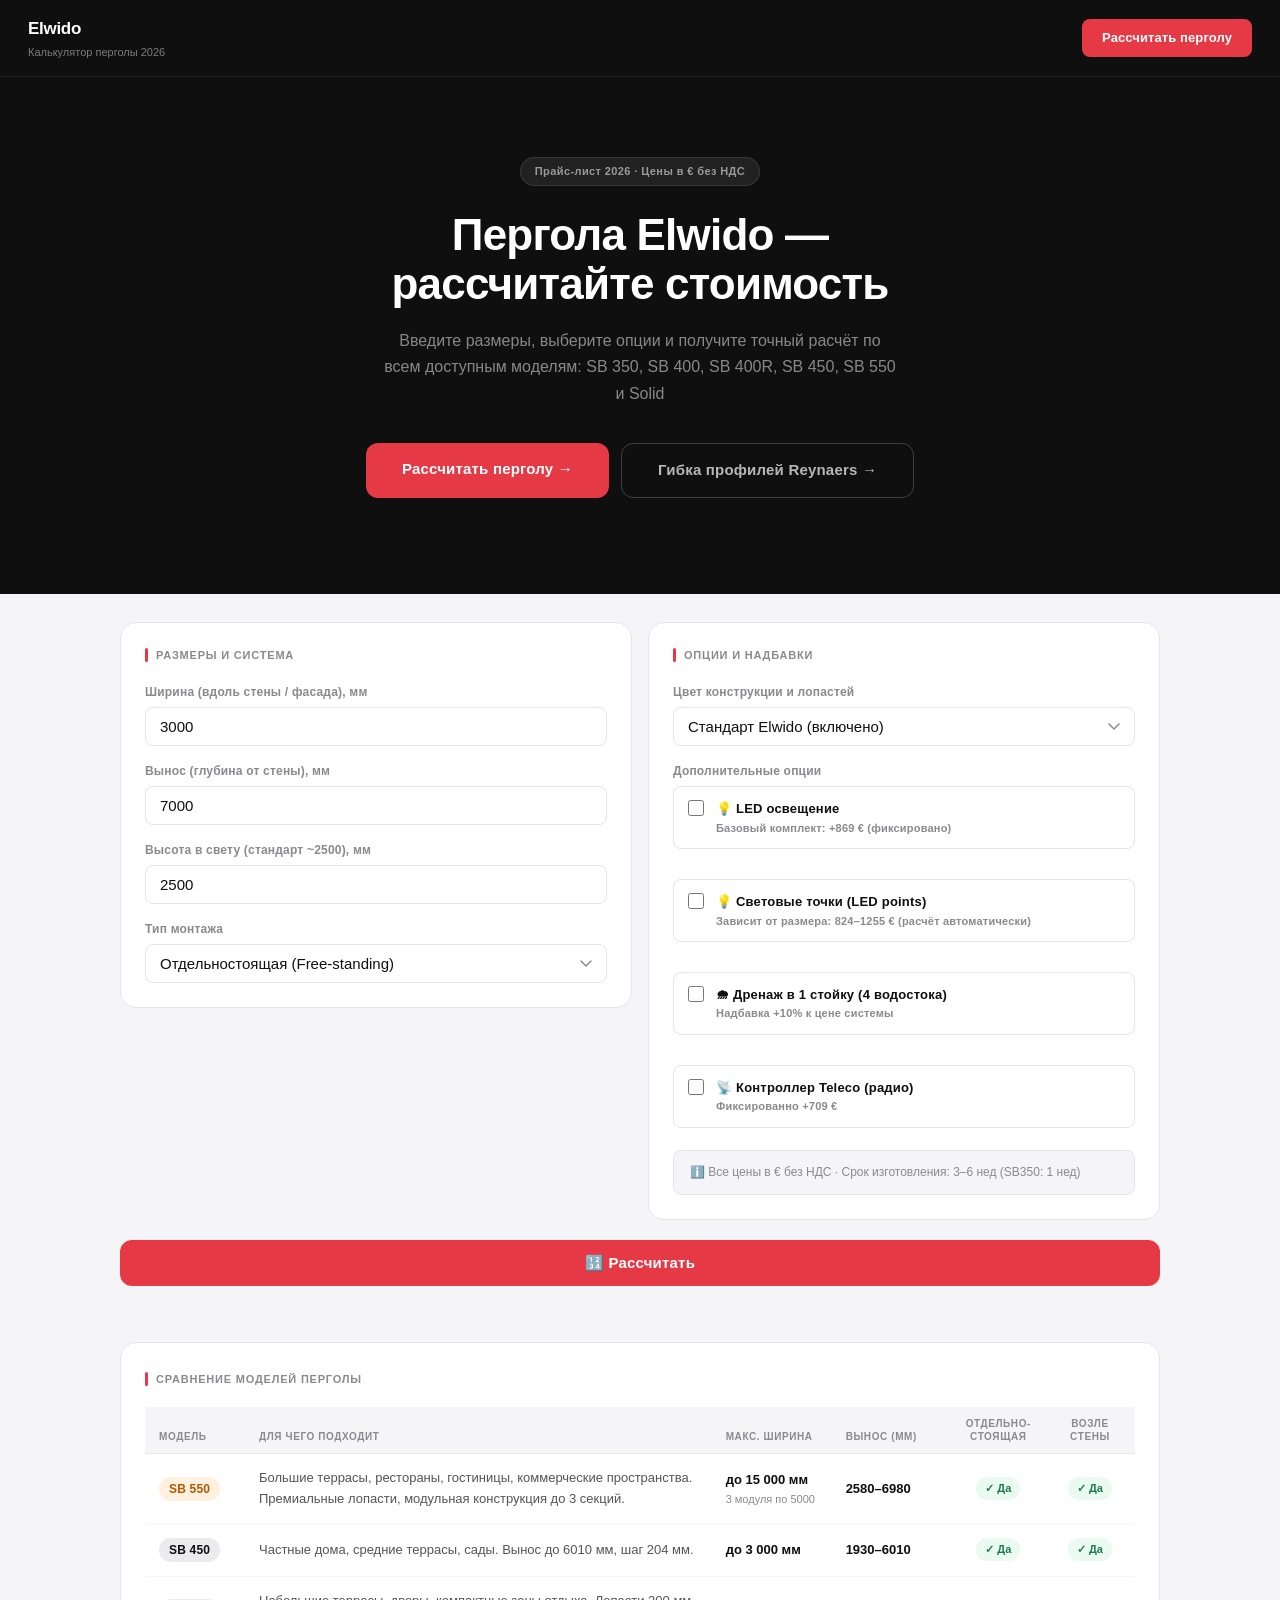
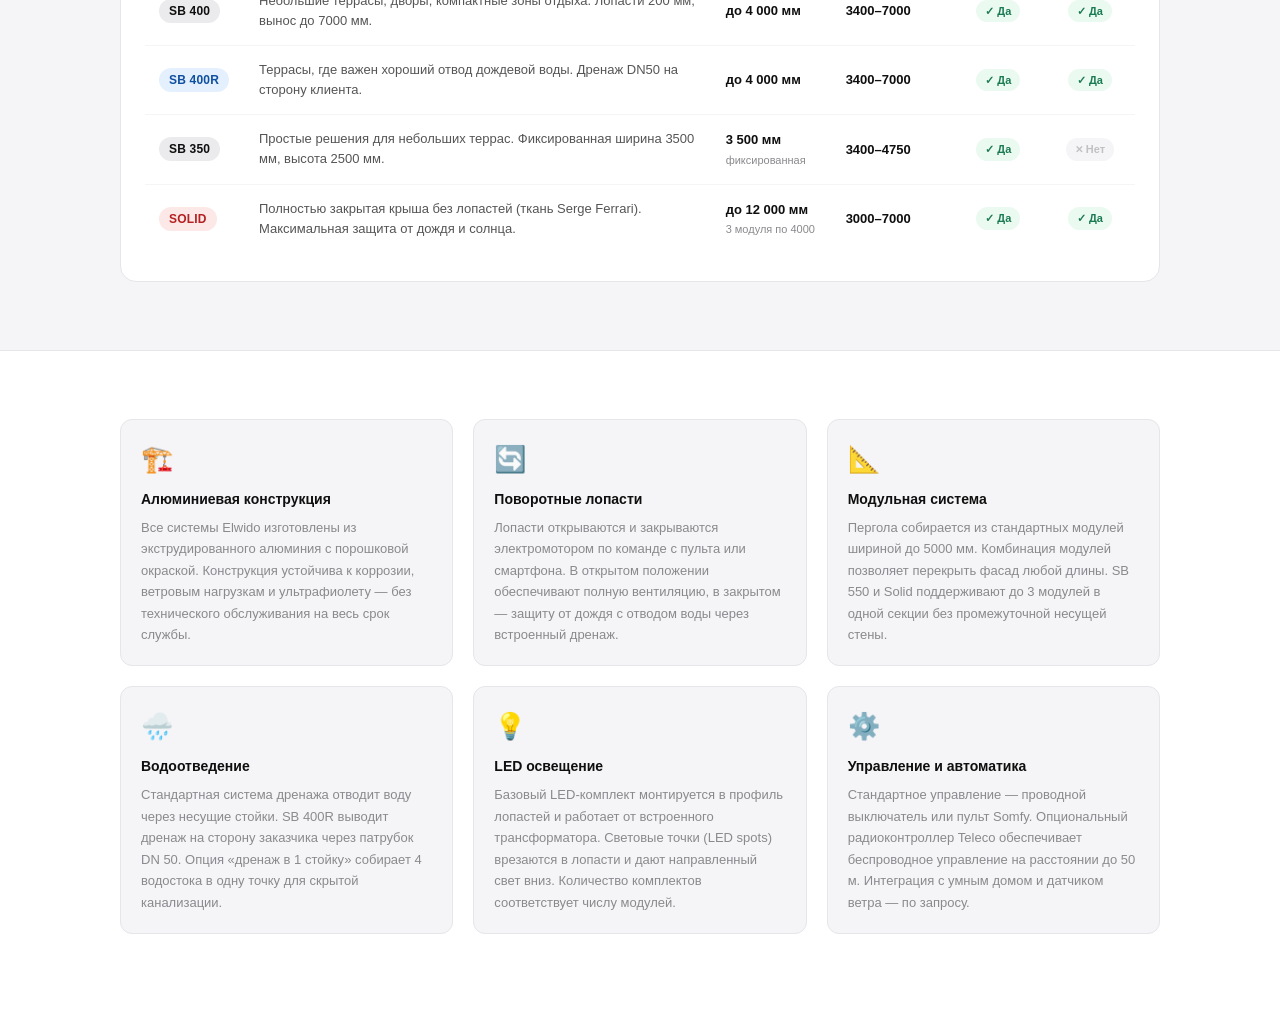
==== commit 5dc1578b: "Add Reynaers profile bending calculator (bending.html) - New standalone page with full calculation l" ====
--- a/index.html
+++ b/index.html
@@ -21,7 +21,10 @@
     <div class="hero-badge">Прайс-лист 2026 · Цены в € без НДС</div>
     <h1 class="hero-title">Пергола Elwido —<br>рассчитайте стоимость</h1>
     <p class="hero-sub">Введите размеры, выберите опции и получите точный расчёт по всем доступным моделям: SB 350, SB 400, SB 400R, SB 450, SB 550 и Solid</p>
-    <a href="#calculator" class="btn-hero">Рассчитать перголу →</a>
+    <div class="hero-actions">
+      <a href="#calculator" class="btn-hero">Рассчитать перголу →</a>
+      <a href="bending.html" class="btn-hero-secondary">Гибка профилей Reynaers →</a>
+    </div>
   </div>
 </div>
 
--- a/styles.css
+++ b/styles.css
@@ -128,6 +128,28 @@
 }
 .btn-hero:hover  { opacity: 0.9; }
 .btn-hero:active { transform: scale(0.98); }
+
+.hero-actions {
+  display: flex;
+  flex-wrap: wrap;
+  gap: 12px;
+  justify-content: center;
+}
+
+.btn-hero-secondary {
+  display: inline-block;
+  background: transparent;
+  color: rgba(255,255,255,0.7);
+  font-size: 15px;
+  font-weight: 600;
+  padding: 15px 36px;
+  border-radius: var(--r-md);
+  text-decoration: none;
+  letter-spacing: 0.2px;
+  border: 1.5px solid rgba(255,255,255,0.2);
+  transition: border-color 0.15s, color 0.15s;
+}
+.btn-hero-secondary:hover { border-color: rgba(255,255,255,0.5); color: var(--white); }
 
 @media (max-width: 560px) {
   .header { padding: 14px 16px; }
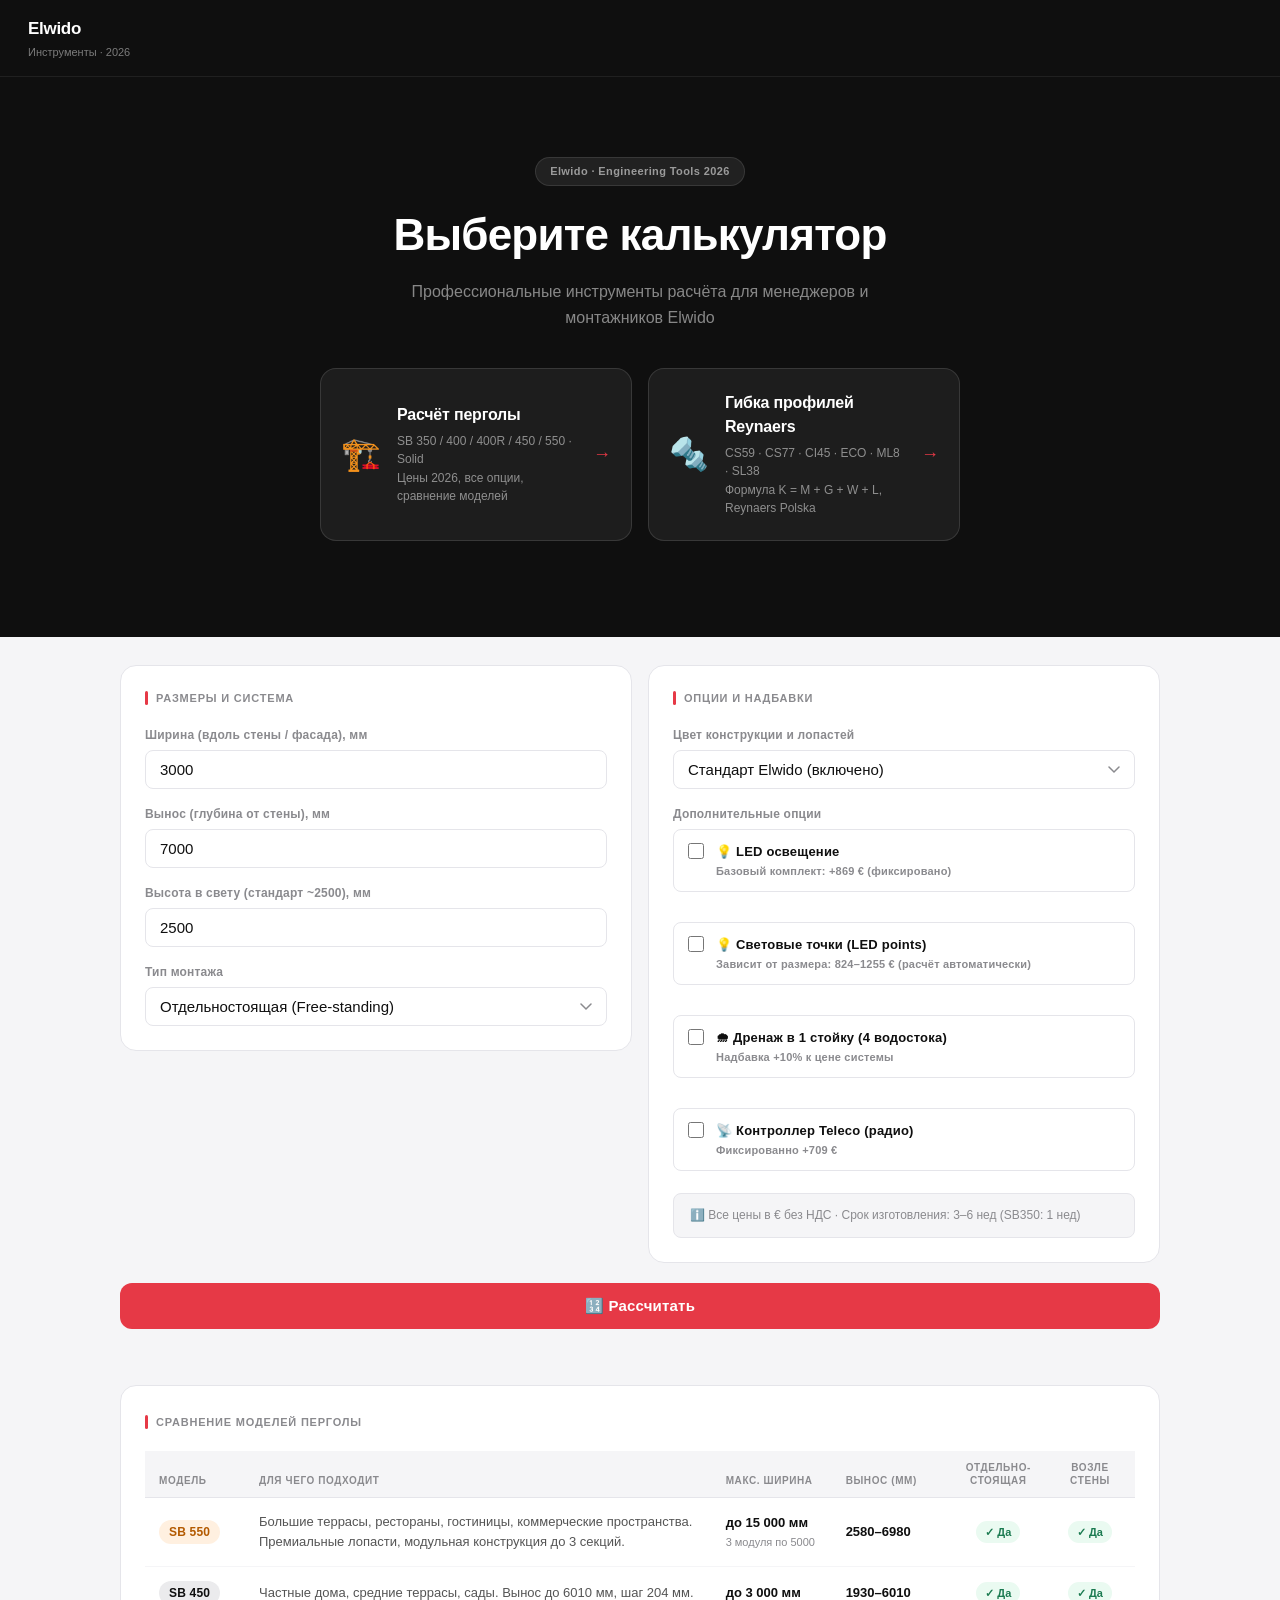
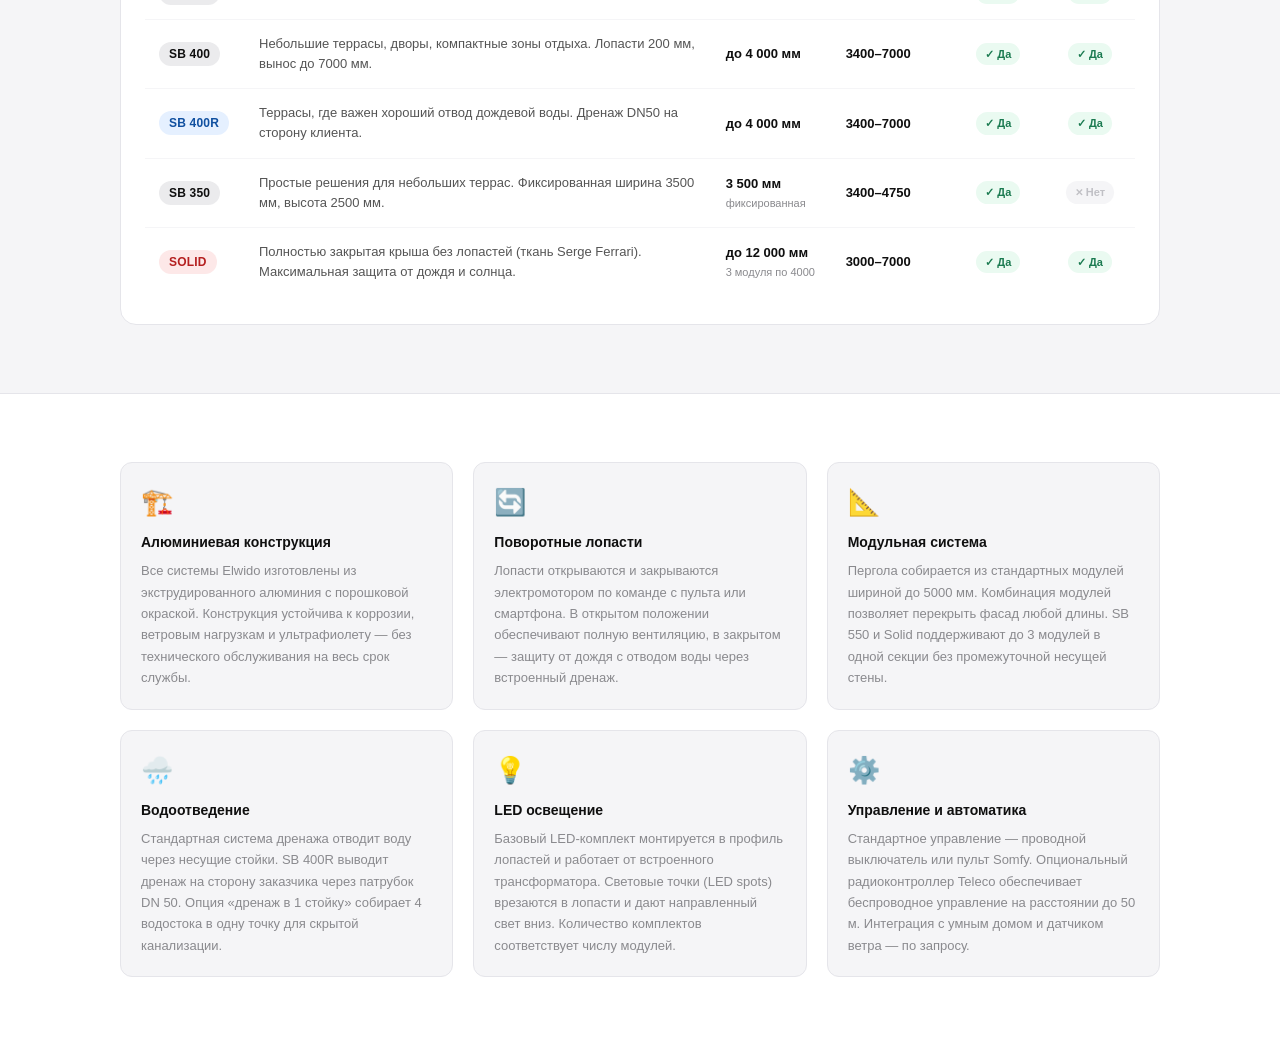
==== commit 8e276a96: "Redesign hero: two equal navigation cards (pergola + bending) - Hero now shows two prominent card-bu" ====
--- a/index.html
+++ b/index.html
@@ -11,19 +11,32 @@
 <div class="header">
   <div>
     <div class="header-logo">Elwido</div>
-    <div class="sub">Калькулятор перголы 2026</div>
+    <div class="sub">Инструменты · 2026</div>
   </div>
-  <a href="#calculator" class="btn-header">Рассчитать перголу</a>
 </div>
 
 <div class="hero">
   <div class="hero-content">
-    <div class="hero-badge">Прайс-лист 2026 · Цены в € без НДС</div>
-    <h1 class="hero-title">Пергола Elwido —<br>рассчитайте стоимость</h1>
-    <p class="hero-sub">Введите размеры, выберите опции и получите точный расчёт по всем доступным моделям: SB 350, SB 400, SB 400R, SB 450, SB 550 и Solid</p>
-    <div class="hero-actions">
-      <a href="#calculator" class="btn-hero">Рассчитать перголу →</a>
-      <a href="bending.html" class="btn-hero-secondary">Гибка профилей Reynaers →</a>
+    <div class="hero-badge">Elwido · Engineering Tools 2026</div>
+    <h1 class="hero-title">Выберите калькулятор</h1>
+    <p class="hero-sub">Профессиональные инструменты расчёта для менеджеров и монтажников Elwido</p>
+    <div class="hero-cards">
+      <a href="#calculator" class="hero-card">
+        <div class="hero-card-icon">🏗️</div>
+        <div class="hero-card-body">
+          <div class="hero-card-title">Расчёт перголы</div>
+          <div class="hero-card-desc">SB 350 / 400 / 400R / 450 / 550 · Solid<br>Цены 2026, все опции, сравнение моделей</div>
+        </div>
+        <div class="hero-card-arrow">→</div>
+      </a>
+      <a href="bending.html" class="hero-card">
+        <div class="hero-card-icon">🔩</div>
+        <div class="hero-card-body">
+          <div class="hero-card-title">Гибка профилей Reynaers</div>
+          <div class="hero-card-desc">CS59 · CS77 · CI45 · ECO · ML8 · SL38<br>Формула K = M + G + W + L, Reynaers Polska</div>
+        </div>
+        <div class="hero-card-arrow">→</div>
+      </a>
     </div>
   </div>
 </div>
--- a/styles.css
+++ b/styles.css
@@ -58,21 +58,6 @@
   color: rgba(255,255,255,0.45);
   margin-top: 2px;
 }
-.btn-header {
-  display: inline-block;
-  background: var(--accent);
-  color: var(--white);
-  font-size: 13px;
-  font-weight: 700;
-  padding: 9px 20px;
-  border-radius: var(--r-sm);
-  text-decoration: none;
-  letter-spacing: 0.1px;
-  white-space: nowrap;
-  transition: opacity 0.15s;
-  flex-shrink: 0;
-}
-.btn-header:hover { opacity: 0.88; }
 
 /* ── Hero ─────────────────────────────────────────────── */
 .hero {
@@ -129,27 +114,62 @@
 .btn-hero:hover  { opacity: 0.9; }
 .btn-hero:active { transform: scale(0.98); }
 
-.hero-actions {
-  display: flex;
-  flex-wrap: wrap;
-  gap: 12px;
-  justify-content: center;
-}
-
-.btn-hero-secondary {
-  display: inline-block;
-  background: transparent;
-  color: rgba(255,255,255,0.7);
-  font-size: 15px;
-  font-weight: 600;
-  padding: 15px 36px;
-  border-radius: var(--r-md);
+.hero-cards {
+  display: grid;
+  grid-template-columns: 1fr 1fr;
+  gap: 16px;
+  margin-top: 8px;
+}
+
+.hero-card {
+  display: flex;
+  align-items: center;
+  gap: 16px;
+  background: rgba(255,255,255,0.06);
+  border: 1.5px solid rgba(255,255,255,0.12);
+  border-radius: var(--r-lg);
+  padding: 22px 20px;
   text-decoration: none;
-  letter-spacing: 0.2px;
-  border: 1.5px solid rgba(255,255,255,0.2);
-  transition: border-color 0.15s, color 0.15s;
-}
-.btn-hero-secondary:hover { border-color: rgba(255,255,255,0.5); color: var(--white); }
+  transition: background 0.18s, border-color 0.18s, transform 0.12s;
+  text-align: left;
+}
+.hero-card:hover {
+  background: rgba(255,255,255,0.11);
+  border-color: rgba(255,255,255,0.28);
+  transform: translateY(-2px);
+}
+.hero-card:active { transform: translateY(0); }
+
+.hero-card-icon {
+  font-size: 32px;
+  line-height: 1;
+  flex-shrink: 0;
+}
+.hero-card-body { flex: 1; }
+.hero-card-title {
+  font-size: 16px;
+  font-weight: 700;
+  color: var(--white);
+  margin-bottom: 5px;
+  letter-spacing: -0.2px;
+}
+.hero-card-desc {
+  font-size: 12px;
+  color: rgba(255,255,255,0.5);
+  line-height: 1.55;
+}
+.hero-card-arrow {
+  font-size: 18px;
+  color: var(--accent);
+  flex-shrink: 0;
+  transition: transform 0.15s;
+}
+.hero-card:hover .hero-card-arrow { transform: translateX(4px); }
+
+@media (max-width: 600px) {
+  .hero-cards { grid-template-columns: 1fr; }
+  .hero-card-title { font-size: 15px; }
+}
 
 @media (max-width: 560px) {
   .header { padding: 14px 16px; }
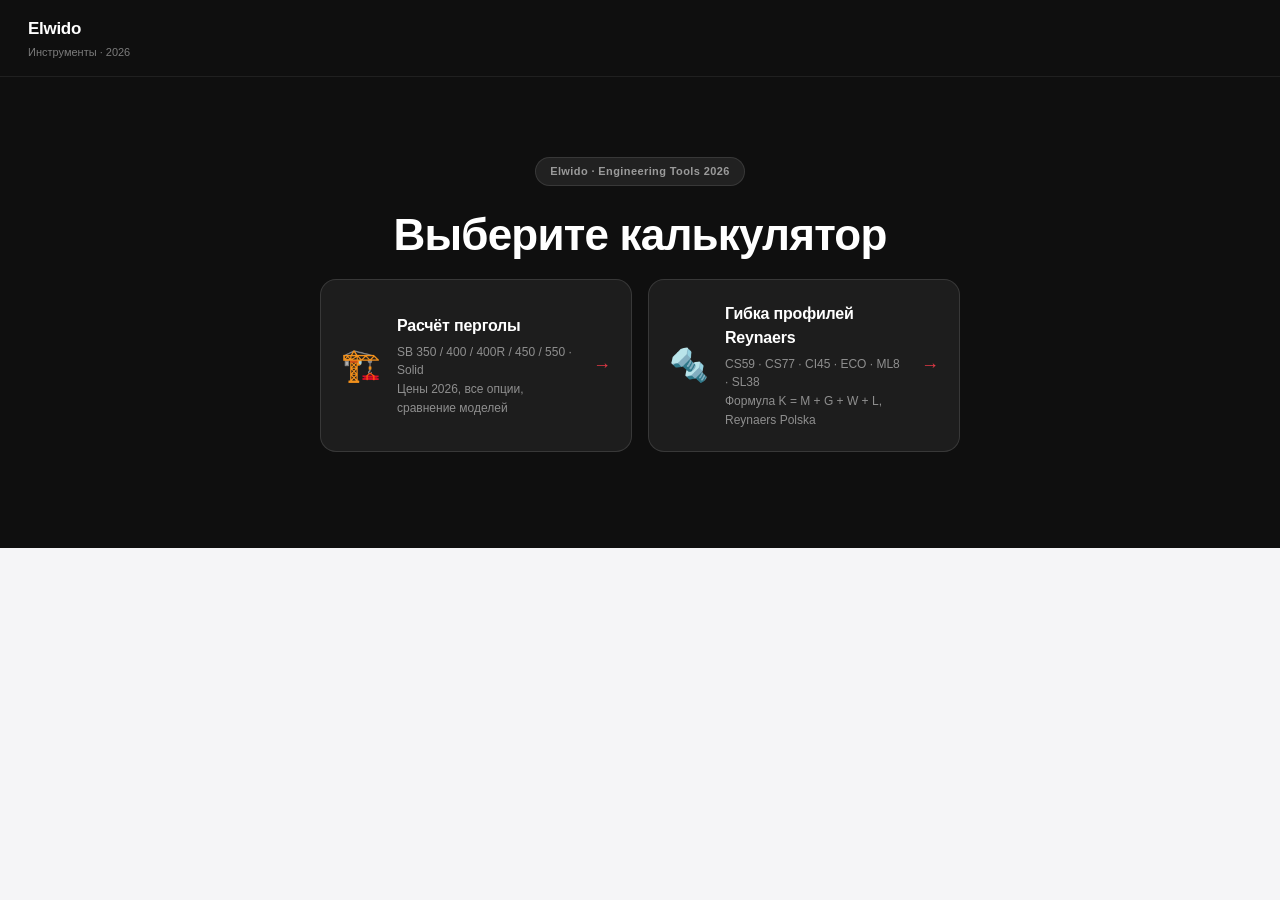
==== commit 72bfa166: "Refactor: clean landing page + separate pergola.html + bending fixes - index.html: now a pure landin" ====
--- a/index.html
+++ b/index.html
@@ -3,7 +3,7 @@
 <head>
 <meta charset="UTF-8">
 <meta name="viewport" content="width=device-width, initial-scale=1.0">
-<title>Elwido Pergola Calculator 2026</title>
+<title>Elwido · Инструменты расчёта 2026</title>
 <link rel="stylesheet" href="styles.css">
 </head>
 <body>
@@ -19,9 +19,8 @@
   <div class="hero-content">
     <div class="hero-badge">Elwido · Engineering Tools 2026</div>
     <h1 class="hero-title">Выберите калькулятор</h1>
-    <p class="hero-sub">Профессиональные инструменты расчёта для менеджеров и монтажников Elwido</p>
     <div class="hero-cards">
-      <a href="#calculator" class="hero-card">
+      <a href="pergola.html" class="hero-card">
         <div class="hero-card-icon">🏗️</div>
         <div class="hero-card-body">
           <div class="hero-card-title">Расчёт перголы</div>
@@ -41,787 +40,5 @@
   </div>
 </div>
 
-<div class="container" id="calculator">
-  <div class="grid">
-
-    <!-- LEFT: Dimensions & System -->
-    <div>
-      <div class="card">
-        <h2>Размеры и система</h2>
-
-        <label>Ширина (вдоль стены / фасада), мм</label>
-        <input type="number" id="width" value="3000" min="1000" max="15000" step="100" placeholder="напр. 3000">
-
-        <label>Вынос (глубина от стены), мм</label>
-        <input type="number" id="projection" value="7000" min="1000" max="7000" step="100" placeholder="напр. 4000">
-
-        <label>Высота в свету (стандарт ~2500), мм</label>
-        <input type="number" id="height" value="2500" min="1000" max="4000" step="100" placeholder="напр. 2500">
-
-        <label>Тип монтажа</label>
-        <select id="mounting">
-          <option value="free">Отдельностоящая (Free-standing)</option>
-          <option value="wall">Настенная (Wall-mounted)</option>
-        </select>
-
-        <input type="hidden" id="system" value="auto">
-      </div>
-    </div>
-
-    <!-- RIGHT: Options -->
-    <div>
-      <div class="card">
-        <h2>Опции и надбавки</h2>
-
-        <label>Цвет конструкции и лопастей</label>
-        <select id="color">
-          <option value="standard">Стандарт Elwido (включено)</option>
-          <option value="ral">Цвет RAL вне палитры (+20%)</option>
-          <option value="wood">Wood-like / дерево (+20%)</option>
-        </select>
-
-        <label style="margin-top:16px;">Дополнительные опции</label>
-        <div class="checkbox-group">
-
-          <label class="checkbox-item" id="lbl-led">
-            <input type="checkbox" id="opt-led">
-            <div>
-              <div class="label-text">💡 LED освещение</div>
-              <div class="label-desc">Базовый комплект: +869 € (фиксировано)</div>
-            </div>
-          </label>
-
-          <label class="checkbox-item" id="lbl-led-pts">
-            <input type="checkbox" id="opt-led-pts">
-            <div>
-              <div class="label-text">💡 Световые точки (LED points)</div>
-              <div class="label-desc">Зависит от размера: 824–1255 € (расчёт автоматически)</div>
-            </div>
-          </label>
-
-          <label class="checkbox-item">
-            <input type="checkbox" id="opt-drain">
-            <div>
-              <div class="label-text">🌧 Дренаж в 1 стойку (4 водостока)</div>
-              <div class="label-desc">Надбавка +10% к цене системы</div>
-            </div>
-          </label>
-
-          <label class="checkbox-item">
-            <input type="checkbox" id="opt-teleco">
-            <div>
-              <div class="label-text">📡 Контроллер Teleco (радио)</div>
-              <div class="label-desc">Фиксированно +709 €</div>
-            </div>
-          </label>
-
-        </div>
-
-        <div class="info-box" style="margin-top:16px;">
-          ℹ️ Все цены в € без НДС · Срок изготовления: 3–6 нед (SB350: 1 нед)
-        </div>
-      </div>
-    </div>
-
-  </div>
-
-  <button class="btn-calc" onclick="calculate()">🔢 Рассчитать</button>
-
-  <div class="result-section" id="results" style="display:none;"></div>
-</div>
-
-<div class="compare-section">
-  <div class="container">
-    <div class="compare-card">
-    <h2>Сравнение моделей перголы</h2>
-    <div class="compare-table-wrap">
-      <table class="compare-table">
-        <thead>
-          <tr>
-            <th class="col-model">Модель</th>
-            <th class="col-desc">Для чего подходит</th>
-            <th class="col-num">Макс. ширина</th>
-            <th class="col-num">Вынос (мм)</th>
-            <th class="col-bool">Отдельно-<br>стоящая</th>
-            <th class="col-bool">Возле<br>стены</th>
-          </tr>
-        </thead>
-        <tbody>
-          <tr>
-            <td><span class="model-badge model-premium">SB 550</span></td>
-            <td class="desc-cell">Большие террасы, рестораны, гостиницы, коммерческие пространства. Премиальные лопасти, модульная конструкция до 3 секций.</td>
-            <td class="num-cell">до 15 000 мм<span class="cell-note">3 модуля по 5000</span></td>
-            <td class="num-cell">2580–6980</td>
-            <td class="bool-cell"><span class="badge-yes">Да</span></td>
-            <td class="bool-cell"><span class="badge-yes">Да</span></td>
-          </tr>
-          <tr>
-            <td><span class="model-badge">SB 450</span></td>
-            <td class="desc-cell">Частные дома, средние террасы, сады. Вынос до 6010 мм, шаг 204 мм.</td>
-            <td class="num-cell">до 3 000 мм</td>
-            <td class="num-cell">1930–6010</td>
-            <td class="bool-cell"><span class="badge-yes">Да</span></td>
-            <td class="bool-cell"><span class="badge-yes">Да</span></td>
-          </tr>
-          <tr>
-            <td><span class="model-badge">SB 400</span></td>
-            <td class="desc-cell">Небольшие террасы, дворы, компактные зоны отдыха. Лопасти 200 мм, вынос до 7000 мм.</td>
-            <td class="num-cell">до 4 000 мм</td>
-            <td class="num-cell">3400–7000</td>
-            <td class="bool-cell"><span class="badge-yes">Да</span></td>
-            <td class="bool-cell"><span class="badge-yes">Да</span></td>
-          </tr>
-          <tr>
-            <td><span class="model-badge model-drain">SB 400R</span></td>
-            <td class="desc-cell">Террасы, где важен хороший отвод дождевой воды. Дренаж DN50 на сторону клиента.</td>
-            <td class="num-cell">до 4 000 мм</td>
-            <td class="num-cell">3400–7000</td>
-            <td class="bool-cell"><span class="badge-yes">Да</span></td>
-            <td class="bool-cell"><span class="badge-yes">Да</span></td>
-          </tr>
-          <tr>
-            <td><span class="model-badge">SB 350</span></td>
-            <td class="desc-cell">Простые решения для небольших террас. Фиксированная ширина 3500 мм, высота 2500 мм.</td>
-            <td class="num-cell">3 500 мм<span class="cell-note">фиксированная</span></td>
-            <td class="num-cell">3400–4750</td>
-            <td class="bool-cell"><span class="badge-yes">Да</span></td>
-            <td class="bool-cell"><span class="badge-no">Нет</span></td>
-          </tr>
-          <tr>
-            <td><span class="model-badge model-solid">SOLID</span></td>
-            <td class="desc-cell">Полностью закрытая крыша без лопастей (ткань Serge Ferrari). Максимальная защита от дождя и солнца.</td>
-            <td class="num-cell">до 12 000 мм<span class="cell-note">3 модуля по 4000</span></td>
-            <td class="num-cell">3000–7000</td>
-            <td class="bool-cell"><span class="badge-yes">Да</span></td>
-            <td class="bool-cell"><span class="badge-yes">Да</span></td>
-          </tr>
-        </tbody>
-      </table>
-    </div>
-    </div>
-  </div>
-</div>
-
-<div class="about-section">
-  <div class="container">
-    <div class="about-grid">
-      <div class="about-card">
-        <div class="about-icon">🏗️</div>
-        <h3>Алюминиевая конструкция</h3>
-        <p>Все системы Elwido изготовлены из экструдированного алюминия с порошковой окраской. Конструкция устойчива к коррозии, ветровым нагрузкам и ультрафиолету — без технического обслуживания на весь срок службы.</p>
-      </div>
-      <div class="about-card">
-        <div class="about-icon">🔄</div>
-        <h3>Поворотные лопасти</h3>
-        <p>Лопасти открываются и закрываются электромотором по команде с пульта или смартфона. В открытом положении обеспечивают полную вентиляцию, в закрытом — защиту от дождя с отводом воды через встроенный дренаж.</p>
-      </div>
-      <div class="about-card">
-        <div class="about-icon">📐</div>
-        <h3>Модульная система</h3>
-        <p>Пергола собирается из стандартных модулей шириной до 5000 мм. Комбинация модулей позволяет перекрыть фасад любой длины. SB 550 и Solid поддерживают до 3 модулей в одной секции без промежуточной несущей стены.</p>
-      </div>
-      <div class="about-card">
-        <div class="about-icon">🌧️</div>
-        <h3>Водоотведение</h3>
-        <p>Стандартная система дренажа отводит воду через несущие стойки. SB 400R выводит дренаж на сторону заказчика через патрубок DN 50. Опция «дренаж в 1 стойку» собирает 4 водостока в одну точку для скрытой канализации.</p>
-      </div>
-      <div class="about-card">
-        <div class="about-icon">💡</div>
-        <h3>LED освещение</h3>
-        <p>Базовый LED-комплект монтируется в профиль лопастей и работает от встроенного трансформатора. Световые точки (LED spots) врезаются в лопасти и дают направленный свет вниз. Количество комплектов соответствует числу модулей.</p>
-      </div>
-      <div class="about-card">
-        <div class="about-icon">⚙️</div>
-        <h3>Управление и автоматика</h3>
-        <p>Стандартное управление — проводной выключатель или пульт Somfy. Опциональный радиоконтроллер Teleco обеспечивает беспроводное управление на расстоянии до 50 м. Интеграция с умным домом и датчиком ветра — по запросу.</p>
-      </div>
-    </div>
-  </div>
-</div>
-
-<script>
-// Price data and calculator logic are in external files below
-</script>
-<!--
-// ============================================================
-// PRICE DATA
-// ============================================================
-
-// SB400 Freestanding: widths [1500,2000,2500,3000,3500,4000], projections 3400..7000 step 200
-const SB400_FREE = {
-  widths: [1500,2000,2500,3000,3500,4000],
-  rows: {
-    3400:[5648,6098,6548,6998,7447,7897],3600:[5815,6287,6759,7231,7704,8176],
-    3800:[5981,6477,6970,7465,7960,8454],4000:[6149,6666,7182,7699,8216,8733],
-    4200:[6315,6855,7393,7932,8472,9011],4400:[6481,7045,7604,8166,8728,9290],
-    4600:[6648,7235,7815,8400,8984,9568],4800:[6815,7425,8027,8633,9240,9847],
-    5000:[6981,7615,8238,8867,9496,10125],5200:[7148,7805,8450,9101,9752,10404],
-    5400:[7781,8458,9135,9812,10489,11165],5600:[7948,8647,9347,10046,10746,11445],
-    5800:[8114,8836,9560,10281,11002,11724],6000:[8281,9025,9772,10516,11260,12004],
-    6200:[8448,9214,9984,10750,11517,12283],6400:[8614,9402,10197,10985,11774,12562],
-    6600:[8780,9591,10409,11220,12031,12842],6800:[8947,9780,10621,11454,12288,13121],
-    7000:[9113,9969,10833,11689,12545,13401]
-  }
-};
-
-// SB400 Wall-mounted
-const SB400_WALL = {
-  widths: [1500,2000,2500,3000,3500,4000],
-  rows: {
-    3400:[5432,5882,6332,6782,7232,7682],3600:[5600,6071,6544,7016,7489,7961],
-    3800:[5766,6261,6755,7250,7744,8239],4000:[5933,6451,6966,7483,8001,8517],
-    4200:[6100,6640,7178,7717,8256,8796],4400:[6266,6830,7389,7951,8513,9074],
-    4600:[6433,7020,7600,8184,8769,9353],4800:[6599,7210,7812,8418,9025,9631],
-    5000:[6766,7400,8023,8652,9281,9910],5200:[6932,7590,8234,8886,9537,10188],
-    5400:[7566,8243,8920,9596,10273,10950],5600:[7732,8432,9132,9831,10530,11230],
-    5800:[7899,8621,9344,10066,10787,11509],6000:[8065,8809,9557,10300,11044,11788],
-    6200:[8232,8998,9769,10535,11301,12068],6400:[8399,9187,9981,10770,11559,12347],
-    6600:[8565,9376,10193,11004,11816,12627],6800:[8731,9565,10406,11239,12073,12906],
-    7000:[8898,9754,10618,11473,12330,13185]
-  }
-};
-
-// SB400R (freestanding/wall)
-const SB400R = {
-  widths: [1500,2000,2500,3000,3500,4000],
-  rows: {
-    3400:[5183,5633,6082,6532,6982,7432],3600:[5350,5822,6294,6766,7239,7711],
-    3800:[5516,6012,6505,7000,7494,7989],4000:[5683,6201,6717,7234,7751,8268],
-    4200:[5850,6391,6928,7467,8007,8546],4400:[6016,6581,7139,7701,8263,8825],
-    4600:[6183,6770,7351,7935,8519,9103],4800:[6350,6960,7562,8168,8775,9381],
-    5000:[6516,7150,7773,8402,9031,9660],5200:[6682,7340,7984,8636,9287,9939],
-    5400:[7317,7993,8670,9347,10023,10700],5600:[7483,8182,8882,9581,10280,10980],
-    5800:[7650,8371,9094,9816,10538,11259],6000:[7816,8560,9307,10050,10794,11539],
-    6200:[7983,8749,9519,10285,11052,11818],6400:[8149,8938,9731,10520,11309,12097],
-    6600:[8316,9126,9943,10754,11566,12377],6800:[8482,9315,10156,10989,11823,12656],
-    7000:[8649,9504,10368,11224,12080,12936]
-  }
-};
-
-// SB550 First module (free-standing)
-const SB550_FREE_FIRST = {
-  widths: [1500,2000,2500,3000,3500,4000,4500,5000],
-  rows: {
-    2580:[7127,7795,8460,9130,9797,10465,11135,11805],2780:[7378,8042,8712,9380,10053,10715,11377,12039],
-    2980:[7622,8293,8957,9628,10295,10960,11622,12287],3180:[7873,8538,9208,9872,10540,11210,11878,12548],
-    3380:[8118,8782,9450,10120,10788,11455,12120,12787],3580:[8371,9070,9773,10475,11178,11883,12585,13288],
-    3780:[8616,9353,10093,10833,11573,12313,13054,13794],3980:[8860,9636,10405,11175,11950,12720,13490,14259],
-    4180:[9111,9913,10718,11520,12327,13126,13928,14728],4380:[9358,10195,11038,11875,12717,13554,14391,15228],
-    4580:[9609,10478,11358,12233,13107,13982,14857,15731],4780:[9851,10758,11670,12575,13479,14389,15295,16205],
-    4980:[10099,11041,11980,12919,13856,14795,15734,16673],5180:[10351,11331,12308,13288,14267,15247,16224,17204],
-    5380:[11269,12289,13288,14286,15287,16286,17284,18283],5580:[11514,12556,13595,14633,15672,16714,17753,18791],
-    5780:[11764,12871,13977,15086,16192,17298,18404,19513],5980:[12012,13148,14292,15427,16569,17710,18848,19989],
-    6180:[12260,13361,14563,15726,16908,18008,19179,20422],6380:[12505,13627,14857,16044,17247,18369,19561,20834],
-    6580:[12750,13896,15145,16359,17583,18727,19946,21241],6780:[12994,14162,15438,16673,17925,19088,20328,21652],
-    6980:[13242,14431,15731,16988,18264,19451,20713,22061]
-  }
-};
-
-// SB550 Next module (free-standing)
-const SB550_FREE_NEXT = {
-  widths: [1500,2000,2500,3000,3500,4000,4500,5000],
-  rows: {
-    2580:[5843,6390,6936,7485,8031,8580,9130,9679],2780:[6048,6594,7143,7690,8241,8785,9329,9872],
-    2980:[6250,6799,7345,7894,8441,8987,9531,10074],3180:[6454,7001,7550,8096,8642,9191,9740,10290],
-    3380:[6656,7203,7749,8298,8847,9393,9940,10486],3580:[6863,7437,8013,8589,9167,9743,10319,10895],
-    3780:[7065,7668,8277,8882,9490,10096,10704,11310],3980:[7265,7900,8532,9165,9797,10430,11062,11692],
-    4180:[7469,8129,8788,9444,10107,10763,11420,12077],4380:[7674,8360,9051,9738,10427,11113,11800,12489],
-    4580:[7878,8591,9313,10029,10747,11463,12182,12898],4780:[8077,8820,9568,10311,11054,11797,12542,13288],
-    4980:[8282,9054,9824,10594,11361,12131,12900,13670],5180:[8486,9291,10093,10895,11700,12502,13304,14106],
-    5380:[9579,10446,11293,12144,12994,13842,14693,15541],5580:[9786,10672,11555,12437,13323,14206,15088,15974],
-    5780:[9999,10941,11880,12822,13761,14703,15643,16585],5980:[10211,11175,12147,13113,14082,15053,16022,16991],
-    6180:[10419,11358,12378,13369,14372,15306,16302,17360],6380:[10629,11584,12628,13638,14660,15613,16628,17710],
-    6580:[10836,11813,12873,13904,14946,15917,16953,18054],6780:[11046,12039,13121,14171,15236,16224,17279,18404],
-    6980:[11256,12268,13371,14440,15524,16533,17605,18751]
-  }
-};
-
-// SB550 Wall-mounted first
-const SB550_WALL_FIRST = {
-  widths: [1500,2000,2500,3000,3500,4000,4500,5000],
-  rows: {
-    2580:[6883,7551,8216,8886,9553,10221,10891,11561],2780:[7134,7799,8469,9136,9809,10471,11133,11795],
-    2980:[7379,8049,8713,9384,10051,10716,11378,12043],3180:[7629,8294,8964,9629,10296,10966,11634,12304],
-    3380:[7874,8539,9206,9876,10544,11211,11876,12543],3580:[8127,8827,9529,10231,10934,11639,12341,13044],
-    3780:[8372,9109,9849,10589,11330,12070,12810,13550],3980:[8617,9392,10161,10931,11706,12476,13246,14015],
-    4180:[8867,9669,10474,11276,12083,12882,13684,14484],4380:[9114,9951,10794,11631,12473,13310,14147,14984],
-    4580:[9365,10234,11114,11989,12863,13738,14613,15488],4780:[9607,10514,11426,12331,13235,14145,15051,15961],
-    4980:[9855,10797,11736,12675,13612,14551,15490,16430],5180:[10108,11087,12064,13044,14023,15003,15980,16960],
-    5380:[11025,12045,13044,14042,15043,16042,17040,18039],5580:[11270,12312,13351,14390,15428,16470,17509,18548],
-    5780:[11521,12627,13733,14842,15948,17054,18160,19269],5980:[11768,12904,14048,15183,16325,17466,18604,19745],
-    6180:[12016,13117,14320,15482,16664,17764,18935,20179],6380:[12261,13383,14613,15800,17003,18125,19317,20590],
-    6580:[12506,13652,14901,16115,17339,18483,19702,20997],6780:[12751,13919,15194,16430,17681,18844,20084,21409],
-    6980:[12998,14188,15488,16744,18020,19207,20469,21818]
-  }
-};
-
-// SB550 Wall-mounted next
-const SB550_WALL_NEXT = {
-  widths: [1500,2000,2500,3000,3500,4000,4500,5000],
-  rows: {
-    2580:[5600,6146,6692,7241,7788,8337,8886,9435],2780:[5804,6351,6900,7446,7998,8541,9085,9629],
-    2980:[6006,6555,7101,7651,8197,8743,9287,9830],3180:[6211,6757,7306,7852,8399,8948,9497,10046],
-    3380:[6412,6959,7505,8054,8603,9150,9696,10242],3580:[6620,7193,7769,8345,8923,9499,10075,10651],
-    3780:[6821,7424,8033,8638,9246,9852,10460,11066],3980:[7021,7656,8288,8921,9553,10186,10818,11448],
-    4180:[7225,7885,8544,9200,9863,10519,11176,11833],4380:[7430,8116,8808,9494,10183,10869,11556,12245],
-    4580:[7634,8348,9069,9785,10503,11219,11938,12654],4780:[7833,8576,9324,10067,10810,11553,12298,13044],
-    4980:[8038,8810,9580,10350,11117,11887,12656,13426],5180:[8242,9047,9849,10651,11456,12258,13060,13862],
-    5380:[9335,10202,11050,11900,12751,13598,14449,15297],5580:[9542,10428,11311,12193,13079,13962,14844,15730],
-    5780:[9755,10697,11636,12578,13518,14460,15399,16341],5980:[9968,10931,11903,12869,13838,14809,15778,16747],
-    6180:[10175,11114,12134,13125,14129,15062,16058,17116],6380:[10385,11340,12384,13394,14416,15369,16384,17466],
-    6580:[10592,11569,12629,13660,14702,15673,16710,17810],6780:[10802,11795,12877,13927,14992,15980,17035,18160],
-    6980:[11012,12024,13127,14196,15280,16290,17361,18507]
-  }
-};
-
-// Solid Freestanding first module
-const SOLID_FREE_FIRST = {
-  widths: [1500,2000,2500,3000,3500,4000],
-  rows: {
-    3000:[5823,6149,6476,6801,7128,7453],3500:[6136,6481,6826,7171,7516,7861],
-    4000:[6450,6813,7177,7541,7904,8268],4500:[6763,7145,7528,7911,8293,8675],
-    5000:[7076,7477,7879,8280,8682,9083],5500:[7390,7810,8230,8650,9070,9490],
-    6000:[7703,8141,8580,9020,9459,9897],6500:[8108,8566,9023,9482,9939,10396],
-    7000:[8514,8990,9466,9943,10420,10896]
-  }
-};
-
-// Solid Freestanding next module
-const SOLID_FREE_NEXT = {
-  widths: [1500,2000,2500,3000,3500,4000],
-  rows: {
-    3000:[5042,5349,5655,5962,6268,6575],3500:[5321,5646,5971,6297,6622,6948],
-    4000:[5599,5944,6288,6632,6976,7321],4500:[5878,6241,6604,6968,7331,7694],
-    5000:[6157,6539,6921,7303,7685,8067],5500:[6436,6836,7238,7638,8039,8440],
-    6000:[6714,7134,7554,7974,8393,8813],6500:[6993,7431,7870,8308,8746,9185],
-    7000:[7363,7820,8279,8735,9192,9650]
-  }
-};
-
-// Solid Wall-mounted first
-const SOLID_WALL_FIRST = {
-  widths: [1500,2000,2500,3000,3500,4000],
-  rows: {
-    3000:[4450,4708,4965,5222,5480,5738],3500:[4694,4971,5247,5524,5800,6077],
-    4000:[4939,5234,5530,5825,6121,6416],4500:[5184,5498,5813,6126,6441,6755],
-    5000:[5429,5762,6095,6428,6761,7094],5500:[5674,6025,6378,6729,7081,7433],
-    6000:[5919,6289,6661,7031,7401,7773],6500:[6256,6645,7035,7424,7813,8204],
-    7000:[6592,7000,7410,7817,8225,8635]
-  }
-};
-
-// Solid Wall-mounted next
-const SOLID_WALL_NEXT = {
-  widths: [1500,2000,2500,3000,3500,4000],
-  rows: {
-    3000:[4284,4541,4799,5057,5315,5572],3500:[4529,4805,5082,5358,5635,5911],
-    4000:[4773,5069,5364,5660,5955,6250],4500:[5019,5333,5647,5961,6275,6589],
-    5000:[5263,5596,5929,6262,6595,6928],5500:[5508,5860,6211,6564,6915,7268],
-    6000:[5753,6124,6494,6865,7235,7607],6500:[6090,6479,6868,7259,7647,8038],
-    7000:[6427,6834,7242,7652,8059,8469]
-  }
-};
-
-// LED points price table
-function getLedPoints(width, projection) {
-  const w = width; const p = projection;
-  // 4 points base, 6 points larger
-  if (p <= 3590) {
-    return w <= 2740 ? {count:'4 точки', price: 824} : {count:'6 точек', price: 902};
-  } else if (p <= 5390) {
-    return w <= 2740 ? {count:'6 точек', price: 902} : {count:'9 точек', price: 1098};
-  } else {
-    return w <= 2740 ? {count:'8 точек', price: 1020} : {count:'12 точек', price: 1255};
-  }
-}
-
-// ============================================================
-// LOOKUP FUNCTIONS
-// ============================================================
-function getPrice(table, width, projection) {
-  const projKeys = Object.keys(table.rows).map(Number).sort((a,b)=>a-b);
-  const widthKeys = table.widths;
-
-  // Find nearest projection (round up to next step)
-  let projKey = null;
-  for (let k of projKeys) {
-    if (k >= projection) { projKey = k; break; }
-  }
-  if (!projKey) return null; // exceeds max
-
-  // Find nearest width (round up)
-  let wIdx = null;
-  for (let i = 0; i < widthKeys.length; i++) {
-    if (widthKeys[i] >= width) { wIdx = i; break; }
-  }
-  if (wIdx === null) return null; // exceeds max
-
-  return { price: table.rows[projKey][wIdx], projUsed: projKey, widthUsed: widthKeys[wIdx] };
-}
-
-// For SB550/Solid with multi-module: split width into first + remaining
-function getMultiModulePrice(firstTable, nextTable, totalWidth, projection, mounting) {
-  // Safety-first constraints: we explicitly support only up to 3 modules.
-  // If a width requires 4+ modules, we do not auto-calculate and ask for manual quote.
-  const MAX_SUPPORTED_MODULES = 3;
-  if (!firstTable?.widths?.length || !nextTable?.widths?.length) {
-    return { manualReason: 'Недостаточно инженерных данных для модульного расчёта (таблица модулей неполная).' };
-  }
-
-function getMultiModulePrice(firstTable, nextTable, totalWidth, projection) {
-  const maxSingleWidth = Math.max(...firstTable.widths);
-  const maxNextWidth = Math.max(...nextTable.widths);
-  const maxSupportedWidth = maxSingleWidth + (MAX_SUPPORTED_MODULES - 1) * maxNextWidth;
-
-  if (totalWidth > maxSupportedWidth) {
-    return {
-      manualReason: `Требуется 4+ модуля (запрошено ${totalWidth} мм, авто-лимит ${maxSupportedWidth} мм). Нужен ручной расчёт.`
-    };
-  }
-
-  if (totalWidth <= maxSingleWidth) {
-    const r = getPrice(firstTable, totalWidth, projection);
-    if (!r) return null;
-    return {
-      total: r.price,
-      modules: [{type:'Первый модуль', width: r.widthUsed, proj: r.projUsed, price: r.price}],
-      maxSupportedWidth
-    };
-  }
-
-  // Multi-module: find best split
-  let bestCombo = null;
-  // Try first module widths and remainder
-  for (let fw of firstTable.widths.slice().reverse()) {
-    const rem = totalWidth - fw;
-    if (rem <= 0) continue;
-    const fr = getPrice(firstTable, fw, projection);
-    if (!fr) continue;
-    const nr = getPrice(nextTable, rem, projection);
-    if (!nr) continue;
-    const total = fr.price + nr.price;
-    if (!bestCombo || total < bestCombo.total) {
-      bestCombo = {
-        total,
-        modules: [
-          {type: 'Первый модуль', width: fr.widthUsed, proj: fr.projUsed, price: fr.price},
-          {type: 'Следующий модуль', width: nr.widthUsed, proj: nr.projUsed, price: nr.price}
-        ]
-      };
-    }
-  }
-
-  // Also check with 2 next modules scenario (first + next + next)
-  for (let fw of firstTable.widths) {
-    const rem1 = totalWidth - fw;
-    if (rem1 <= 0) continue;
-    // Try to split remainder into 2 modules
-    for (let nw1 of nextTable.widths.slice().reverse()) {
-      const rem2 = rem1 - nw1;
-      if (rem2 <= 0 || rem2 > Math.max(...nextTable.widths)) continue;
-      const fr = getPrice(firstTable, fw, projection);
-      if (!fr) continue;
-      const nr1 = getPrice(nextTable, nw1, projection);
-      if (!nr1) continue;
-      const nr2 = getPrice(nextTable, rem2, projection);
-      if (!nr2) continue;
-      const total = fr.price + nr1.price + nr2.price;
-      if (!bestCombo || total < bestCombo.total) {
-        bestCombo = {
-          total,
-          modules: [
-            {type: 'Первый модуль', width: fr.widthUsed, proj: fr.projUsed, price: fr.price},
-            {type: 'Следующий модуль 1', width: nr1.widthUsed, proj: nr1.projUsed, price: nr1.price},
-            {type: 'Следующий модуль 2', width: nr2.widthUsed, proj: nr2.projUsed, price: nr2.price}
-          ]
-        };
-      }
-    }
-  }
-
-  if (!bestCombo) {
-    return { manualReason: 'Не удалось безопасно разложить ширину на 1–3 модуля по таблице. Нужен ручной расчёт.' };
-  }
-
-  bestCombo.maxSupportedWidth = maxSupportedWidth;
-  return bestCombo;
-}
-
-// ============================================================
-// FORMAT
-// ============================================================
-const fmt = n => n.toLocaleString('ru-RU') + ' €';
-
-// ============================================================
-// MAIN CALCULATE
-// ============================================================
-function calculate() {
-  const width = parseInt(document.getElementById('width').value);
-  const projection = parseInt(document.getElementById('projection').value);
-  const height = parseInt(document.getElementById('height').value);
-  const mounting = document.getElementById('mounting').value;
-  const systemSel = document.getElementById('system').value;
-  const color = document.getElementById('color').value;
-  const drain = document.getElementById('opt-drain').checked;
-  const led = document.getElementById('opt-led').checked;
-  const ledPts = document.getElementById('opt-led-pts').checked;
-  const teleco = document.getElementById('opt-teleco').checked;
-  const hiddenMotor = document.getElementById('sb400motor').value === 'hidden';
-
-  if (Number.isNaN(width) || Number.isNaN(projection) || Number.isNaN(height)) {
-    const div = document.getElementById('results');
-    div.style.display = 'block';
-    div.innerHTML = `<div class="result-card"><div class="error">❌ Заполните корректно поля: ширина, вынос и высота (только числа).</div></div>`;
-    return;
-  }
-
-  const results = [];
-
-  // Determine which systems to calculate
-  const systemsToCalc = systemSel === 'auto'
-    ? ['sb400', 'sb400r', 'sb550', 'sb450', 'solid']
-    : [systemSel];
-
-  for (const sys of systemsToCalc) {
-    let result = calcSystem(sys, width, projection, height, mounting, color, drain, led, ledPts, teleco, hiddenMotor);
-    if (result) results.push(result);
-  }
-
-  const availableResults = results.filter(r => !r.unavail);
-  const unavailableResults = results.filter(r => r.unavail);
-
-  availableResults.sort((a,b) => a.totalFinal - b.totalFinal);
-  if (availableResults.length > 0) availableResults[0].isBest = true;
-
-  renderResults([...availableResults, ...unavailableResults], width, projection, height, mounting);
-}
-
-function calcSystem(sys, width, projection, height, mounting, color, drain, led, ledPts, teleco, hiddenMotor) {
-  let moduleResult = null;
-  let sysName = '';
-  let sysDesc = '';
-  let notes = [];
-
-  if (sys === 'sb400') {
-    if (width > 4000) return {system: sys, name: 'SB 400', unavail: `Максимальная ширина SB400: 4000 мм (запрошено ${width} мм)`};
-    if (projection < 3400 || projection > 7000) return {system: sys, name: 'SB 400', unavail: `Вынос SB400: 3400–7000 мм (запрошено ${projection} мм)`};
-    const tbl = mounting === 'free' ? SB400_FREE : SB400_WALL;
-    const r = getPrice(tbl, width, projection);
-    if (!r) return {system: sys, name: 'SB 400', unavail: 'Размер вне таблицы'};
-    moduleResult = {total: r.price, modules: [{type: mounting==='free'?'Отдельностоящая':'Настенная', width: r.widthUsed, proj: r.projUsed, price: r.price}]};
-    sysName = 'SB 400';
-    sysDesc = 'Поворотные алюминиевые лопасти 200 мм · Вынос до 7000 мм';
-    if (height > 3300) notes.push('⚠️ Высота > 3300 мм: нестандарт, цена по запросу');
-  }
-
-  else if (sys === 'sb400r') {
-    if (width > 4000) return {system: sys, name: 'SB 400R', unavail: `Максимальная ширина SB400R: 4000 мм`};
-    if (projection < 3400 || projection > 7000) return {system: sys, name: 'SB 400R', unavail: `Вынос SB400R: 3400–7000 мм`};
-    const r = getPrice(SB400R, width, projection);
-    if (!r) return {system: sys, name: 'SB 400R', unavail: 'Размер вне таблицы'};
-    moduleResult = {total: r.price, modules: [{type: 'SB400R', width: r.widthUsed, proj: r.projUsed, price: r.price}]};
-    sysName = 'SB 400R';
-    sysDesc = 'Как SB400, но дренаж воды на сторону клиента (DN50) · 2 водостока';
-    notes.push('ℹ️ Настенное и отдельностоящее — единая таблица цен');
-  }
-
-  else if (sys === 'sb550') {
-    if (projection < 2580 || projection > 6980) return {system: sys, name: 'SB 550', unavail: `Вынос SB550: 2580–6980 мм (запрошено ${projection} мм)`};
-    const firstTbl = mounting === 'free' ? SB550_FREE_FIRST : SB550_WALL_FIRST;
-    const nextTbl = mounting === 'free' ? SB550_FREE_NEXT : SB550_WALL_NEXT;
-    moduleResult = getMultiModulePrice(firstTbl, nextTbl, width, projection, mounting);
-    if (moduleResult?.manualReason) return {system: sys, name: 'SB 550', unavail: moduleResult.manualReason};
-    moduleResult = getMultiModulePrice(firstTbl, nextTbl, width, projection);
-    if (!moduleResult) return {system: sys, name: 'SB 550', unavail: `Размер вне диапазона SB550`};
-    sysName = 'SB 550';
-    sysDesc = `Лопасти премиум класса · Модульная ширина (до 3 модулей / ${moduleResult.maxSupportedWidth} мм) · Вынос до 6980 мм`;
-    if (height > 3200) notes.push('⚠️ Высота > 3200 мм: надбавка 160 € за стойку');
-  }
-
-  else if (sys === 'sb450') {
-    if (width > 4000) return {system: sys, name: 'SB 450', unavail: `Макс. ширина SB450: 4000 мм`};
-    if (projection < 1930 || projection > 6010) return {system: sys, name: 'SB 450', unavail: `Вынос SB450: 1930–6010 мм (запрошено ${projection} мм)`};
-    return {
-      system: sys,
-      name: 'SB 450',
-      unavail: 'В текущем файле нет полной таблицы цен SB450 (есть только фрагменты), поэтому корректный автоматический расчёт невозможен.'
-    };
-  }
-
-  else if (sys === 'solid') {
-    if (width > 4000 && mounting !== 'free') {
-      // Multi-module
-    }
-    if (projection < 3000 || projection > 7000) return {system: sys, name: 'Solid', unavail: `Вынос Solid: 3000–7000 мм (запрошено ${projection} мм)`};
-    const firstTbl = mounting === 'free' ? SOLID_FREE_FIRST : SOLID_WALL_FIRST;
-    const nextTbl = mounting === 'free' ? SOLID_FREE_NEXT : SOLID_WALL_NEXT;
-    moduleResult = getMultiModulePrice(firstTbl, nextTbl, width, projection, mounting);
-    if (moduleResult?.manualReason) return {system: sys, name: 'Solid', unavail: moduleResult.manualReason};
-    moduleResult = getMultiModulePrice(firstTbl, nextTbl, width, projection);
-    if (!moduleResult) return {system: sys, name: 'Solid', unavail: 'Размер вне диапазона Solid'};
-    sysName = 'Solid';
-    sysDesc = `Тканевая кровля Serge Ferrari · Somfy io управление · До 3 модулей / ${moduleResult.maxSupportedWidth} мм`;
-    notes.push('ℹ️ Включено: конструкция + ткань + Somfy io + пульт 5 каналов');
-    if (height > 3000) notes.push('⚠️ Высота > 3000 мм: нестандарт, цена по запросу');
-  }
-
-  if (!moduleResult) return null;
-
-  // Apply surcharges
-  const base = moduleResult.total;
-  const moduleCount = moduleResult.modules.length;
-  const moduleSplit = moduleResult.modules.map(m => m.width).join(' + ');
-  let surcharges = [];
-  let extra = 0;
-
-  // Color
-  if (color === 'ral') { const s = Math.round(base * 0.20); extra += s; surcharges.push({label:'Цвет RAL (+20%, на всю конструкцию)', val:s}); }
-  else if (color === 'wood') { const s = Math.round(base * 0.20); extra += s; surcharges.push({label:'Цвет под дерево (+20%, на всю конструкцию)', val:s}); }
-
-  // Drainage
-  if (drain) { const s = Math.round(base * 0.10); extra += s; surcharges.push({label:'Дренаж в 1 стойку (+10%, на всю конструкцию)', val:s}); }
-
-  // Hidden motor
-  if (hiddenMotor && (sys === 'sb400' || sys === 'sb400r')) {
-    const perModuleBase = Math.round(base / moduleCount);
-    const s = Math.round(perModuleBase * 0.10) * moduleCount;
-    extra += s;
-    surcharges.push({label:`Скрытый мотор (+10% за модуль × ${moduleCount})`, val:s});
-  }
-
-  // Height
-  if ((sys === 'sb400' || sys === 'sb400r') && height > 2800 && height <= 3300) {
-    const s = mounting === 'free' ? 250 : 150;
-    extra += s;
-    surcharges.push({label:`Нестандартная высота ${height} мм`, val:s});
-  }
-  if (sys === 'solid' && height > 2500 && height <= 3000) {
-    const s = mounting === 'free' ? 250 : 150;
-    extra += s;
-    surcharges.push({label:`Нестандартная высота Solid ${height} мм`, val:s});
-  }
-
-  // LED
-  if (led) {
-    // Assumption: базовый LED-комплект модульный. Для 2–3 модулей применяем за каждый модуль,
-    // чтобы не недооценить стоимость при отсутствии отдельной инженерной матрицы.
-    const s = 869 * moduleCount;
-    extra += s;
-    surcharges.push({label:`LED базовый комплект (за модуль × ${moduleCount})`, val:s});
-  }
-  if (ledPts) {
-    // Assumption: точки считаем по каждому модулю отдельно с текущей таблицей.
-    // Это безопасный fallback до получения точных инженерных правил для 2–3 модулей.
-    let ptsTotal = 0;
-    let ptsLabelParts = [];
-    for (const m of moduleResult.modules) {
-      const pts = getLedPoints(m.width, m.proj);
-      ptsTotal += pts.price;
-      ptsLabelParts.push(`${pts.count} для ${m.width}×${m.proj}`);
-    }
-    extra += ptsTotal;
-    surcharges.push({label:`LED световые точки (${ptsLabelParts.join('; ')})`, val:ptsTotal});
-    if (moduleCount > 1) {
-      notes.push('ℹ️ LED точки рассчитаны по каждому модулю отдельно (safe fallback без скрытых инженерных допущений).');
-    }
-  }
-  if (teleco) { extra += 709; surcharges.push({label:'Контроллер Teleco (1 шт. на всю конструкцию)', val:709}); }
-  const additionalModuleCount = Math.max(0, moduleResult.modules.length - 1);
-  const additionalOptionsQty = additionalModuleCount > 0 ? additionalModuleCount : 1;
-  const additionalOptionsLabel = additionalOptionsQty > 1 ? ` × ${additionalOptionsQty}` : '';
-
-  // LED / Teleco as additional options (per additional module when modules > 1)
-  if (led) {
-    const s = 869 * additionalOptionsQty;
-    extra += s;
-    surcharges.push({label:`LED базовый комплект${additionalOptionsLabel}`, val:s});
-  }
-  if (ledPts) {
-    const pts = getLedPoints(width, projection);
-    const s = pts.price * additionalOptionsQty;
-    extra += s;
-    surcharges.push({label:`LED световые точки (${pts.count})${additionalOptionsLabel}`, val:s});
-  }
-  if (teleco) {
-    const s = 709 * additionalOptionsQty;
-    extra += s;
-    surcharges.push({label:`Контроллер Teleco${additionalOptionsLabel}`, val:s});
-  }
-
-  const totalFinal = base + extra;
-
-  return {system: sys, name: sysName, desc: sysDesc, modules: moduleResult.modules, moduleCount, moduleSplit,
-          base, surcharges, totalFinal, notes, isBest: false};
-}
-
-function renderResults(results, width, projection, height, mounting) {
-  const div = document.getElementById('results');
-  div.style.display = 'block';
-
-  if (results.length === 0) {
-    div.innerHTML = `<div class="result-card"><div class="error">❌ Нет подходящих систем для размера ${width}×${projection} мм. Проверьте размеры.</div></div>`;
-    return;
-  }
-
-  let html = `<div class="result-card">`;
-  html += `<h2>Результаты расчёта · ${width}×${projection} мм · ${mounting==='free'?'Отдельностоящая':'Настенная'} · h=${height} мм</h2>`;
-
-  for (const r of results) {
-    if (r.unavail) {
-      html += `<div class="system-result"><div class="sys-name">${r.name}</div><div class="unavail">⛔ Недоступно: ${r.unavail}</div></div>`;
-      continue;
-    }
-
-    html += `<div class="system-result ${r.isBest ? 'best' : ''}">`;
-    html += `<div class="sys-name">${r.name} ${r.isBest ? '<span class="best-badge">✓ ОПТИМАЛЬНО</span>' : ''}</div>`;
-    html += `<div class="sys-desc">${r.desc}</div>`;
-    if (r.moduleSplit) {
-      html += `<div class="sys-desc">Схема модулей: ${r.moduleSplit} мм (${r.moduleCount} шт.)</div>`;
-    }
-
-    html += `<div class="price-breakdown">`;
-    for (const m of r.modules) {
-      html += `<div class="price-row"><span>${m.type} (${m.width}×${m.proj} мм)</span><span class="euro">${fmt(m.price)}</span></div>`;
-    }
-    for (const s of r.surcharges) {
-      html += `<div class="price-row"><span>+ ${s.label}</span><span class="euro">${fmt(s.val)}</span></div>`;
-    }
-    html += `<div class="price-row total"><span>ИТОГО</span><span class="euro">${fmt(r.totalFinal)}</span></div>`;
-    html += `</div>`;
-
-    if (r.notes && r.notes.length > 0) {
-      html += `<div class="note">${r.notes.join('<br>')}</div>`;
-    }
-
-    html += `</div>`;
-  }
-
-  html += `<div class="note" style="margin-top:0;">📌 Все цены в € без НДС · Промежуточные стойки — по запросу (238–292 €) · LED световые точки можно добавить отдельно</div>`;
-  html += `</div>`;
-
-  div.innerHTML = html;
-  div.scrollIntoView({behavior:'smooth', block:'start'});
-}
-
-// Show/hide hidden motor option based on system selection
-function updateSb400MotorVisibility() {
-  const systemSelect = document.getElementById('system');
-  const row = document.getElementById('sb400-motor-row');
-  const showMotor = systemSelect.value === 'sb400' || systemSelect.value === 'sb400r' || systemSelect.value === 'auto';
-  row.classList.toggle('hidden', !showMotor);
-}
-
-document.getElementById('system').addEventListener('change', updateSb400MotorVisibility);
-updateSb400MotorVisibility();
-
-// Checkbox styling
-document.querySelectorAll('.checkbox-item input').forEach(cb => {
-  cb.addEventListener('change', function() {
-    this.closest('.checkbox-item').classList.toggle('checked', this.checked);
-  });
-});
--->
-<script src="price-data.js"></script>
-<script src="calculator.js"></script>
 </body>
 </html>
--- a/styles.css
+++ b/styles.css
@@ -58,6 +58,19 @@
   color: rgba(255,255,255,0.45);
   margin-top: 2px;
 }
+
+.btn-back {
+  font-size: 13px;
+  font-weight: 600;
+  color: rgba(255,255,255,0.6);
+  text-decoration: none;
+  padding: 8px 14px;
+  border: 1px solid rgba(255,255,255,0.15);
+  border-radius: var(--r-sm);
+  transition: color 0.15s, border-color 0.15s;
+  flex-shrink: 0;
+}
+.btn-back:hover { color: var(--white); border-color: rgba(255,255,255,0.35); }
 
 /* ── Hero ─────────────────────────────────────────────── */
 .hero {
